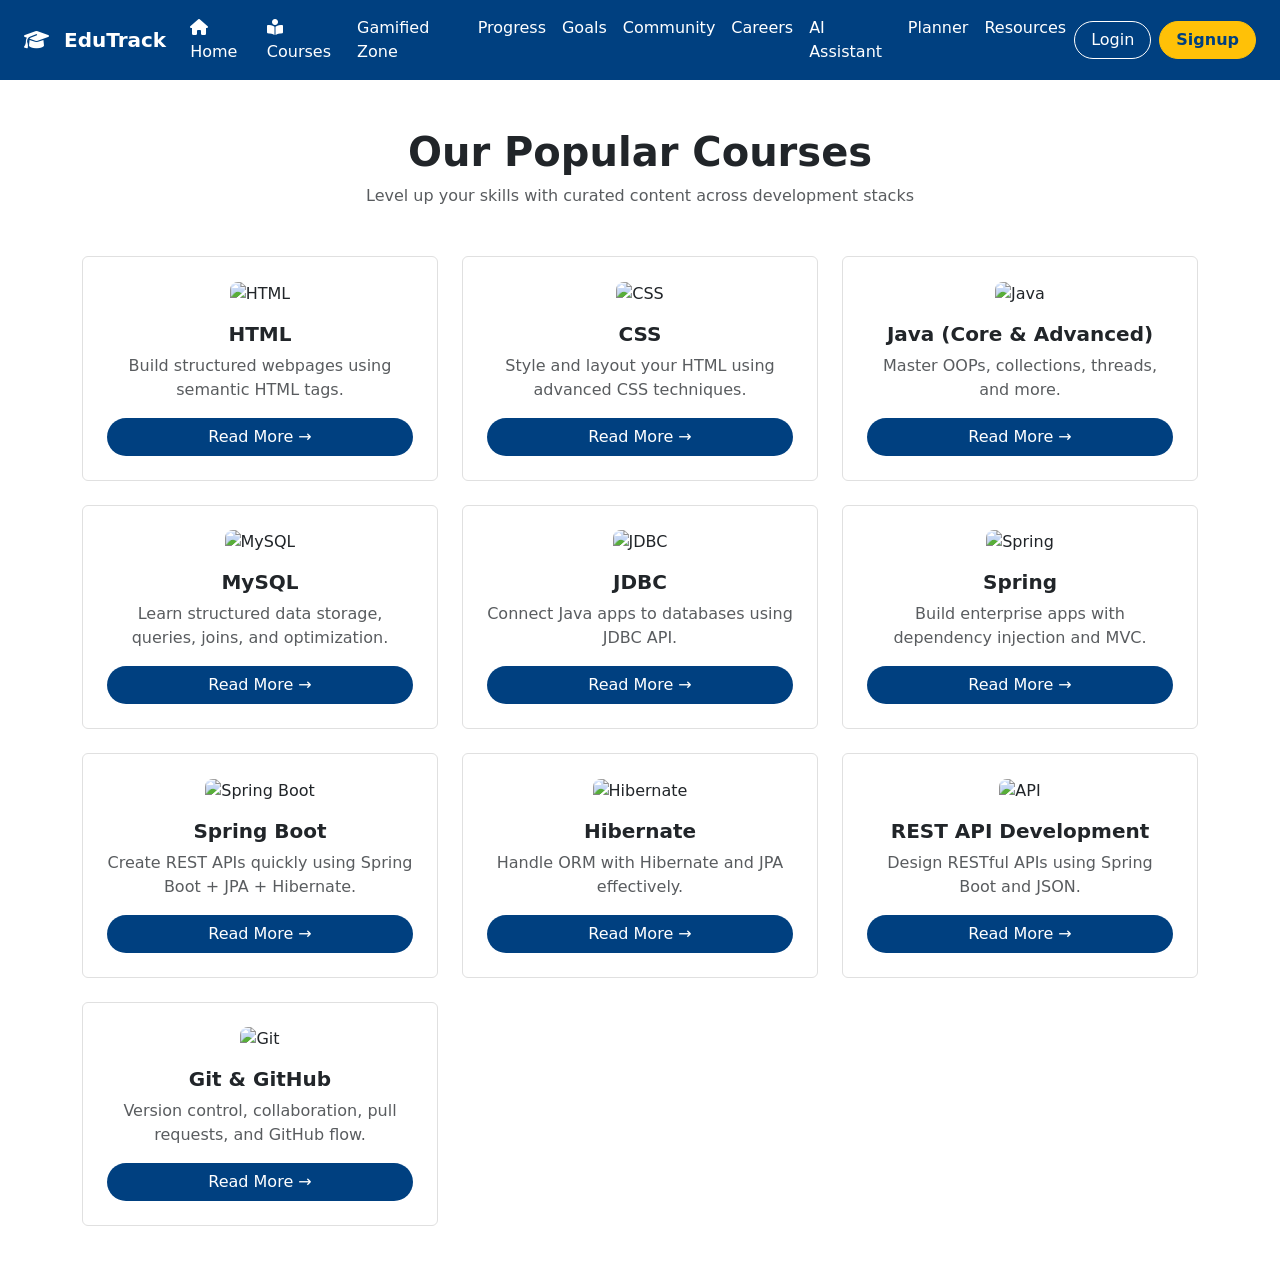
==== src/main/resources/templates/Courses.html @ ea20f62c "update  the index page" ====
<!DOCTYPE html>
<html lang="en" xmlns:th="http://www.thymeleaf.org">
<head>
  <meta charset="UTF-8">
  <title>Courses - EduTrack</title>
  <meta name="viewport" content="width=device-width, initial-scale=1">

  <!-- Bootstrap CSS -->
  <link href="https://cdn.jsdelivr.net/npm/bootstrap@5.3.2/dist/css/bootstrap.min.css" rel="stylesheet">

  <!-- Font Awesome -->
  <link href="https://cdnjs.cloudflare.com/ajax/libs/font-awesome/6.4.0/css/all.min.css" rel="stylesheet">

  <!-- Custom CSS -->
  <link rel="stylesheet" th:href="@{/Courses.css}" />

  <style>
    .navbar-custom {
      background-color: #004080;
    }

    .navbar-custom .nav-link,
    .navbar-custom .navbar-brand {
      color: white;
      font-weight: 500;
    }

    .navbar-custom .nav-link:hover {
      color: #ffcc00;
    }

    .auth-buttons .btn-outline-light {
      border: 1px solid white;
      color: white;
      margin-right: 10px;
    }

    .auth-buttons .btn-outline-light:hover {
      background-color: white;
      color: #004080;
    }

    .auth-buttons .btn-warning {
      font-weight: bold;
      color: #004080;
    }

    .course-icon img {
      width: 60px;
      height: 60px;
      object-fit: contain;
      border-radius: 8px;
    }

    .btn-readmore {
      background-color: #004080;
      color: white;
    }

    .btn-readmore:hover {
      background-color: #ffcc00;
      color: #004080;
    }

    .course-card {
      border: 1px solid #e0e0e0;
      transition: transform 0.2s ease;
    }

    .course-card:hover {
      transform: translateY(-5px);
      box-shadow: 0 4px 20px rgba(0,0,0,0.1);
    }
  </style>
</head>

<body>

  <!-- ✅ Navbar -->
  <nav class="navbar navbar-expand-lg navbar-custom px-4">
    <a class="navbar-brand fw-bold fs-5" href="">
      <i class="fa fa-graduation-cap me-2"></i> EduTrack
    </a>
    <button class="navbar-toggler text-white" type="button" data-bs-toggle="collapse" data-bs-target="#navbarNav">
      <span class="navbar-toggler-icon bg-light"></span>
    </button>
    <div class="collapse navbar-collapse" id="navbarNav">
      <ul class="navbar-nav me-auto mb-2 mb-lg-0">
        <li class="nav-item"><a class="nav-link" href="/"><i class="fa fa-home me-1"></i>Home</a></li>
        <li class="nav-item"><a class="nav-link" href="/Courses"><i class="fa-solid fa-book-open-reader me-1"></i>Courses</a></li>
        <li class="nav-item"><a class="nav-link" href="/Courses.html">Gamified Zone</a></li>
        <li class="nav-item"><a class="nav-link" th:href="@{/progress}">Progress</a></li>
        <li class="nav-item"><a class="nav-link" href="/splicot">Goals</a></li>
        <li class="nav-item"><a class="nav-link" href="/event">Community</a></li>
        <li class="nav-item"><a class="nav-link" href="/splicot">Careers</a></li>
        <li class="nav-item"><a class="nav-link" href="/event">AI Assistant</a></li>
        <li class="nav-item"><a class="nav-link" href="/splicot">Planner</a></li>
        <li class="nav-item"><a class="nav-link" href="/event">Resources</a></li>
      </ul>
      <div class="d-flex auth-buttons">
        <a href="/login" class="btn btn-outline-light rounded-pill px-3 me-2">Login</a>
        <a href="/register" class="btn btn-warning rounded-pill px-3">Signup</a>
      </div>
    </div>
  </nav>

  <!-- ✅ Courses Section -->
  <div class="container py-5">
    <div class="text-center mb-5">
      <h1 class="fw-bold">Our Popular Courses</h1>
      <p class="text-muted">Level up your skills with curated content across development stacks</p>
    </div>

    <div class="row g-4">
      <!-- HTML -->
      <div class="col-md-6 col-lg-4">
        <div class="card course-card p-4 text-center">
          <div class="course-icon mb-3">
            <img src="/image/html_img.jpg" alt="HTML">
          </div>
          <h5 class="card-title fw-bold">HTML</h5>
          <p class="card-text text-muted">Build structured webpages using semantic HTML tags.</p>
          <a th:href="@{/courses/html}" class="btn btn-readmore rounded-pill px-4">Read More →</a>
        </div>
      </div>

      <!-- CSS -->
      <div class="col-md-6 col-lg-4">
        <div class="card course-card p-4 text-center">
          <div class="course-icon mb-3">
            <img src="/image/css_img.jpg" alt="CSS">
          </div>
          <h5 class="card-title fw-bold">CSS</h5>
          <p class="card-text text-muted">Style and layout your HTML using advanced CSS techniques.</p>
          <a th:href="@{/courses/css}" class="btn btn-readmore rounded-pill px-4">Read More →</a>
        </div>
      </div>

      <!-- Java -->
      <div class="col-md-6 col-lg-4">
        <div class="card course-card p-4 text-center">
          <div class="course-icon mb-3">
            <img src="/images/java.png" alt="Java">
          </div>
          <h5 class="card-title fw-bold">Java (Core & Advanced)</h5>
          <p class="card-text text-muted">Master OOPs, collections, threads, and more.</p>
          <a th:href="@{/courses/java}" class="btn btn-readmore rounded-pill px-4">Read More →</a>
        </div>
      </div>

      <!-- MySQL -->
      <div class="col-md-6 col-lg-4">
        <div class="card course-card p-4 text-center">
          <div class="course-icon mb-3">
            <img src="/images/mysql.png" alt="MySQL">
          </div>
          <h5 class="card-title fw-bold">MySQL</h5>
          <p class="card-text text-muted">Learn structured data storage, queries, joins, and optimization.</p>
          <a th:href="@{/courses/mysql}" class="btn btn-readmore rounded-pill px-4">Read More →</a>
        </div>
      </div>

      <!-- JDBC -->
      <div class="col-md-6 col-lg-4">
        <div class="card course-card p-4 text-center">
          <div class="course-icon mb-3">
            <img src="/images/jdbc.png" alt="JDBC">
          </div>
          <h5 class="card-title fw-bold">JDBC</h5>
          <p class="card-text text-muted">Connect Java apps to databases using JDBC API.</p>
          <a th:href="@{/courses/jdbc}" class="btn btn-readmore rounded-pill px-4">Read More →</a>
        </div>
      </div>

      <!-- Spring -->
      <div class="col-md-6 col-lg-4">
        <div class="card course-card p-4 text-center">
          <div class="course-icon mb-3">
            <img src="/images/spring.png" alt="Spring">
          </div>
          <h5 class="card-title fw-bold">Spring</h5>
          <p class="card-text text-muted">Build enterprise apps with dependency injection and MVC.</p>
          <a th:href="@{/courses/spring}" class="btn btn-readmore rounded-pill px-4">Read More →</a>
        </div>
      </div>

      <!-- Spring Boot -->
      <div class="col-md-6 col-lg-4">
        <div class="card course-card p-4 text-center">
          <div class="course-icon mb-3">
            <img src="/images/springboot.png" alt="Spring Boot">
          </div>
          <h5 class="card-title fw-bold">Spring Boot</h5>
          <p class="card-text text-muted">Create REST APIs quickly using Spring Boot + JPA + Hibernate.</p>
          <a th:href="@{/courses/springboot}" class="btn btn-readmore rounded-pill px-4">Read More →</a>
        </div>
      </div>

      <!-- Hibernate -->
      <div class="col-md-6 col-lg-4">
        <div class="card course-card p-4 text-center">
          <div class="course-icon mb-3">
            <img src="/images/hibernate.png" alt="Hibernate">
          </div>
          <h5 class="card-title fw-bold">Hibernate</h5>
          <p class="card-text text-muted">Handle ORM with Hibernate and JPA effectively.</p>
          <a th:href="@{/courses/hibernate}" class="btn btn-readmore rounded-pill px-4">Read More →</a>
        </div>
      </div>

      <!-- REST API -->
      <div class="col-md-6 col-lg-4">
        <div class="card course-card p-4 text-center">
          <div class="course-icon mb-3">
            <img src="/images/api.png" alt="API">
          </div>
          <h5 class="card-title fw-bold">REST API Development</h5>
          <p class="card-text text-muted">Design RESTful APIs using Spring Boot and JSON.</p>
          <a th:href="@{/courses/restapi}" class="btn btn-readmore rounded-pill px-4">Read More →</a>
        </div>
      </div>

      <!-- GitBase -->
      <div class="col-md-6 col-lg-4">
        <div class="card course-card p-4 text-center">
          <div class="course-icon mb-3">
            <img src="/images/github.png" alt="Git">
          </div>
          <h5 class="card-title fw-bold">Git & GitHub</h5>
          <p class="card-text text-muted">Version control, collaboration, pull requests, and GitHub flow.</p>
          <a th:href="@{/courses/command}" class="btn btn-readmore rounded-pill px-4">Read More →</a>
        </div>
      </div>
    </div>
  </div>

  <!-- Bootstrap JS -->
  <script src="https://cdn.jsdelivr.net/npm/bootstrap@5.3.2/dist/js/bootstrap.bundle.min.js"></script>
</body>
</html>
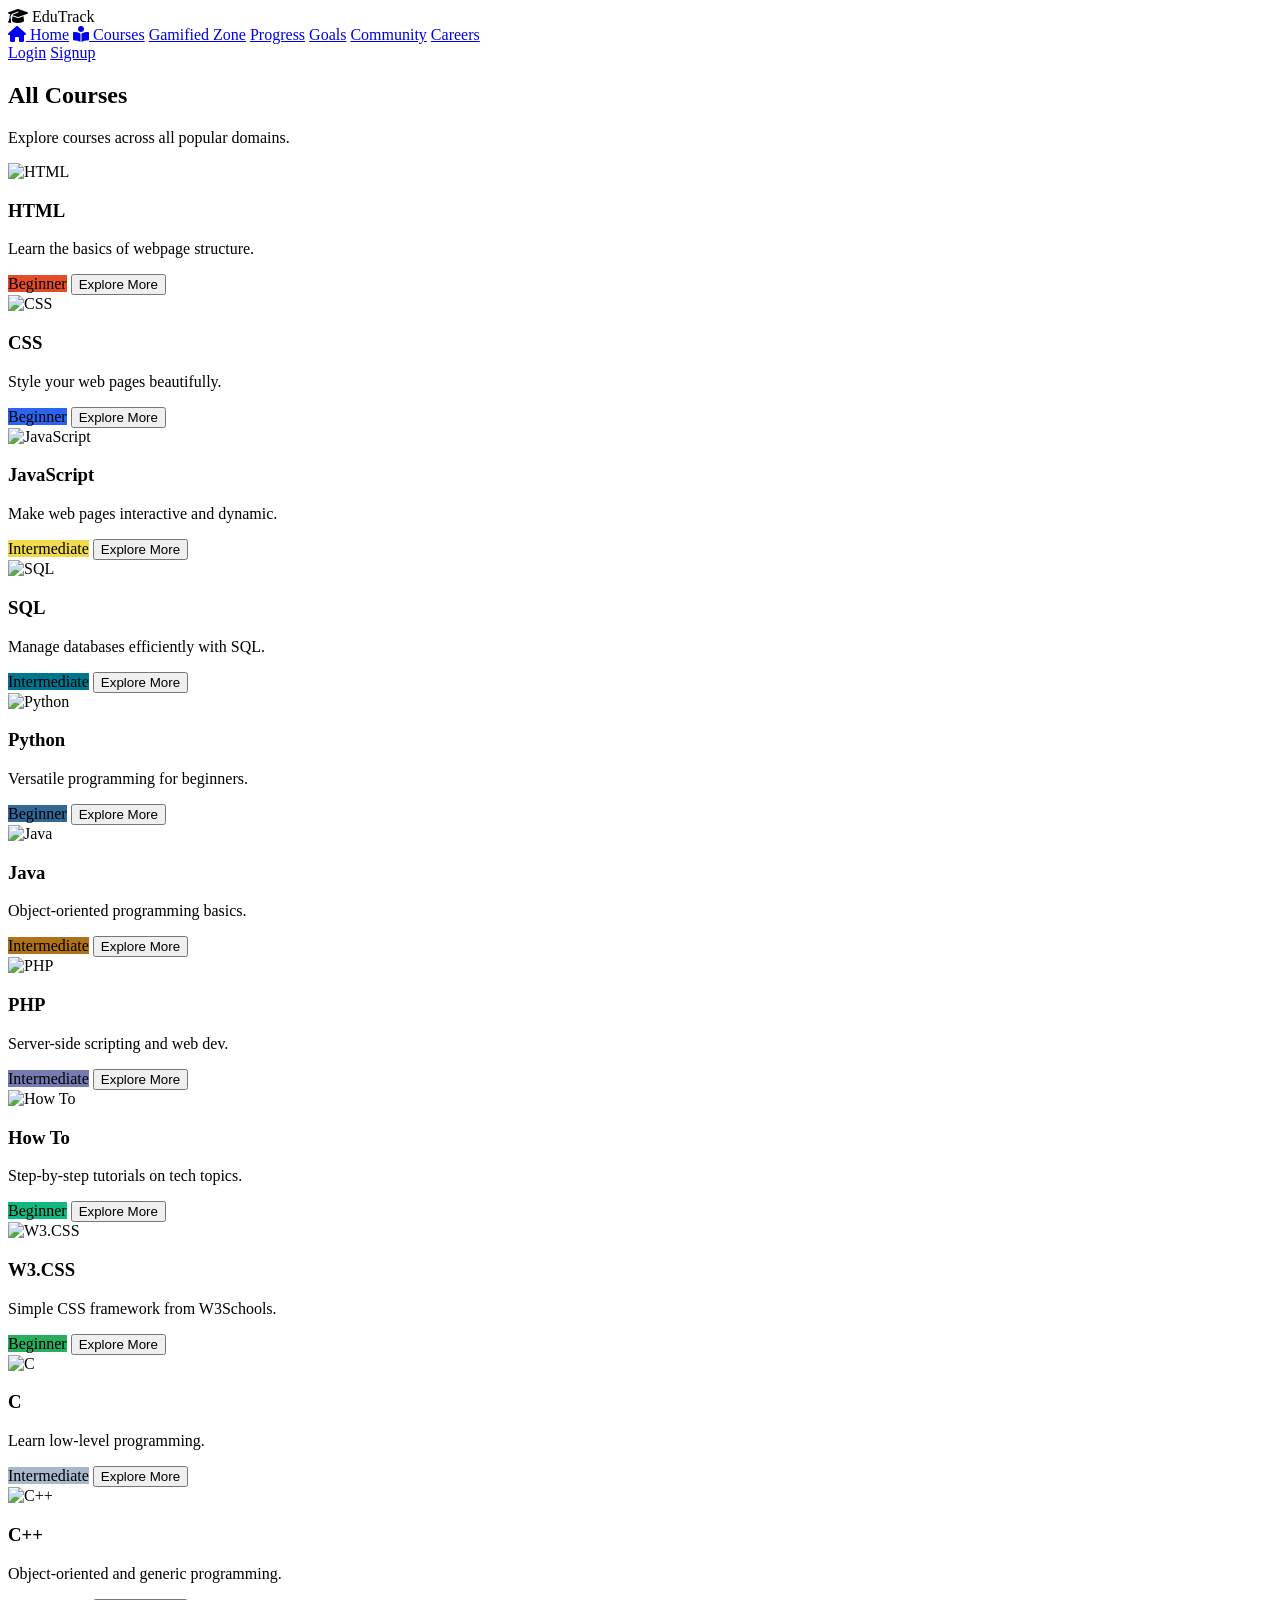
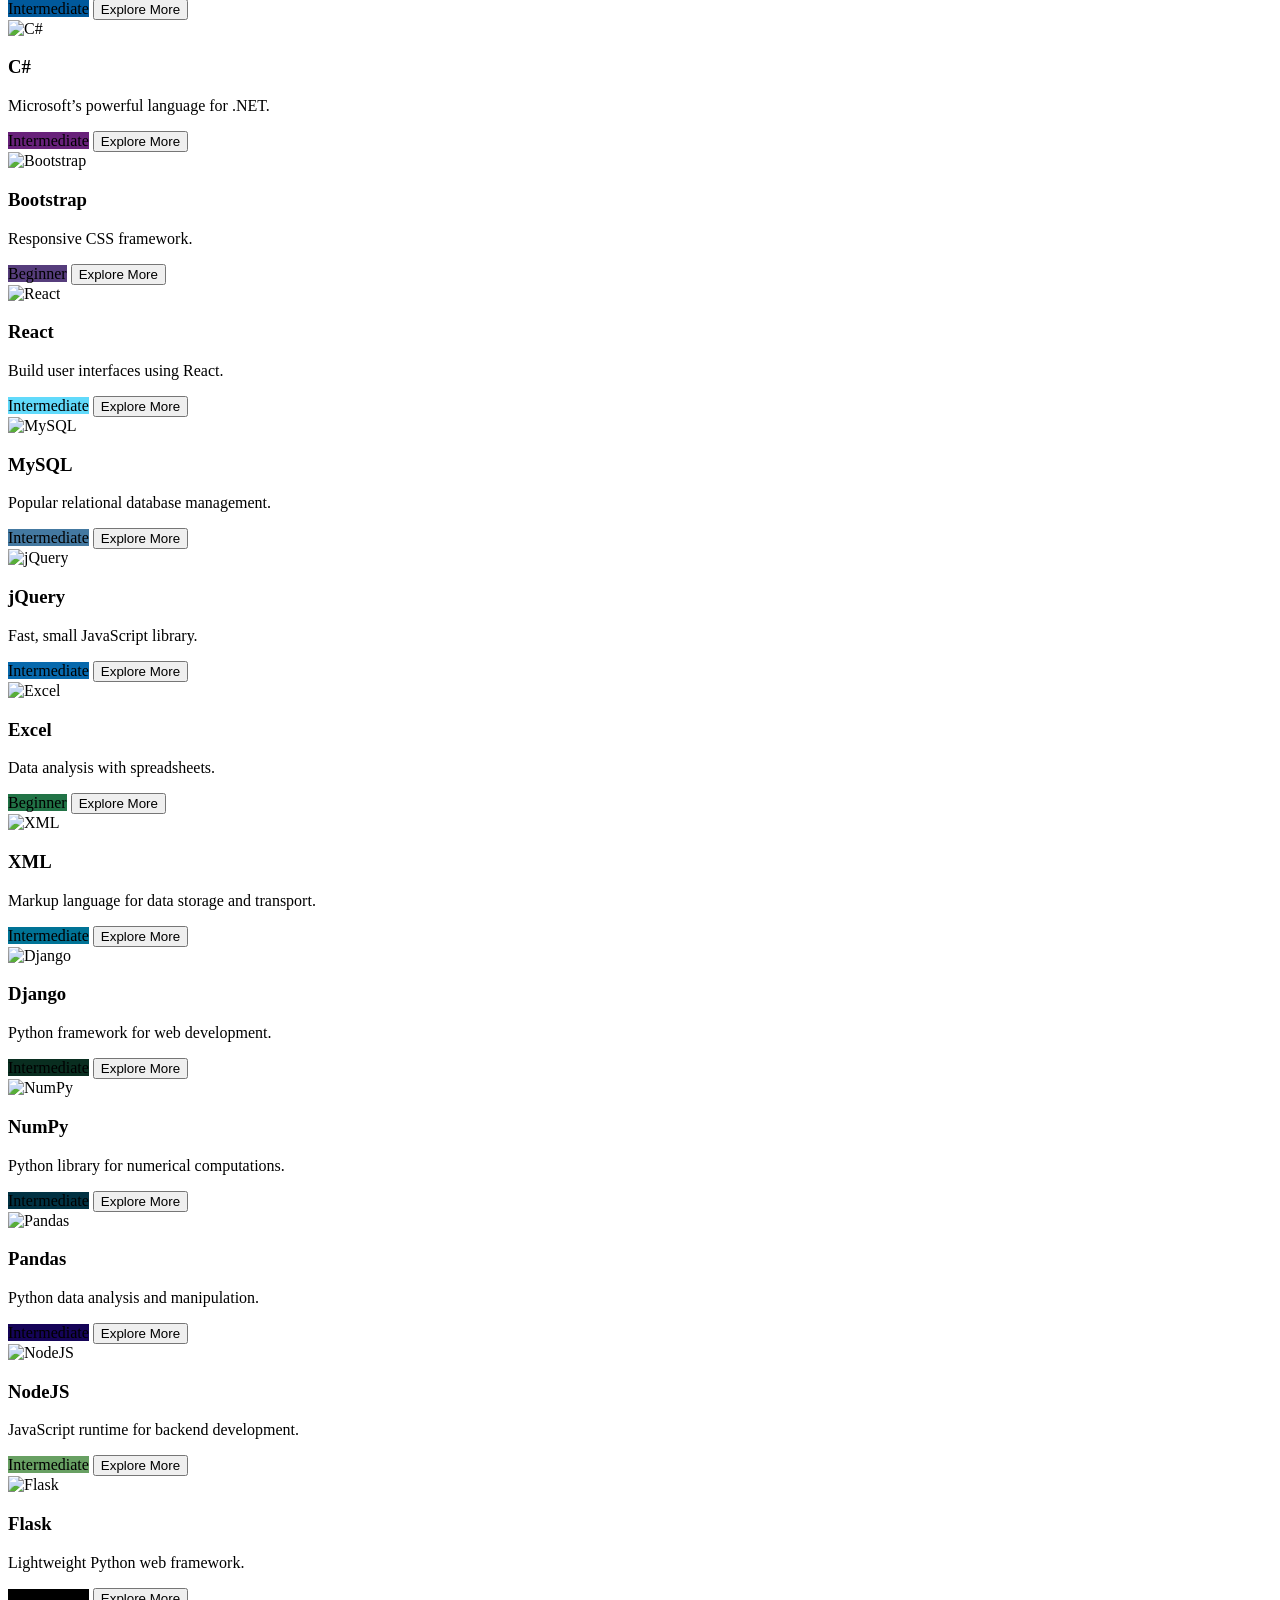
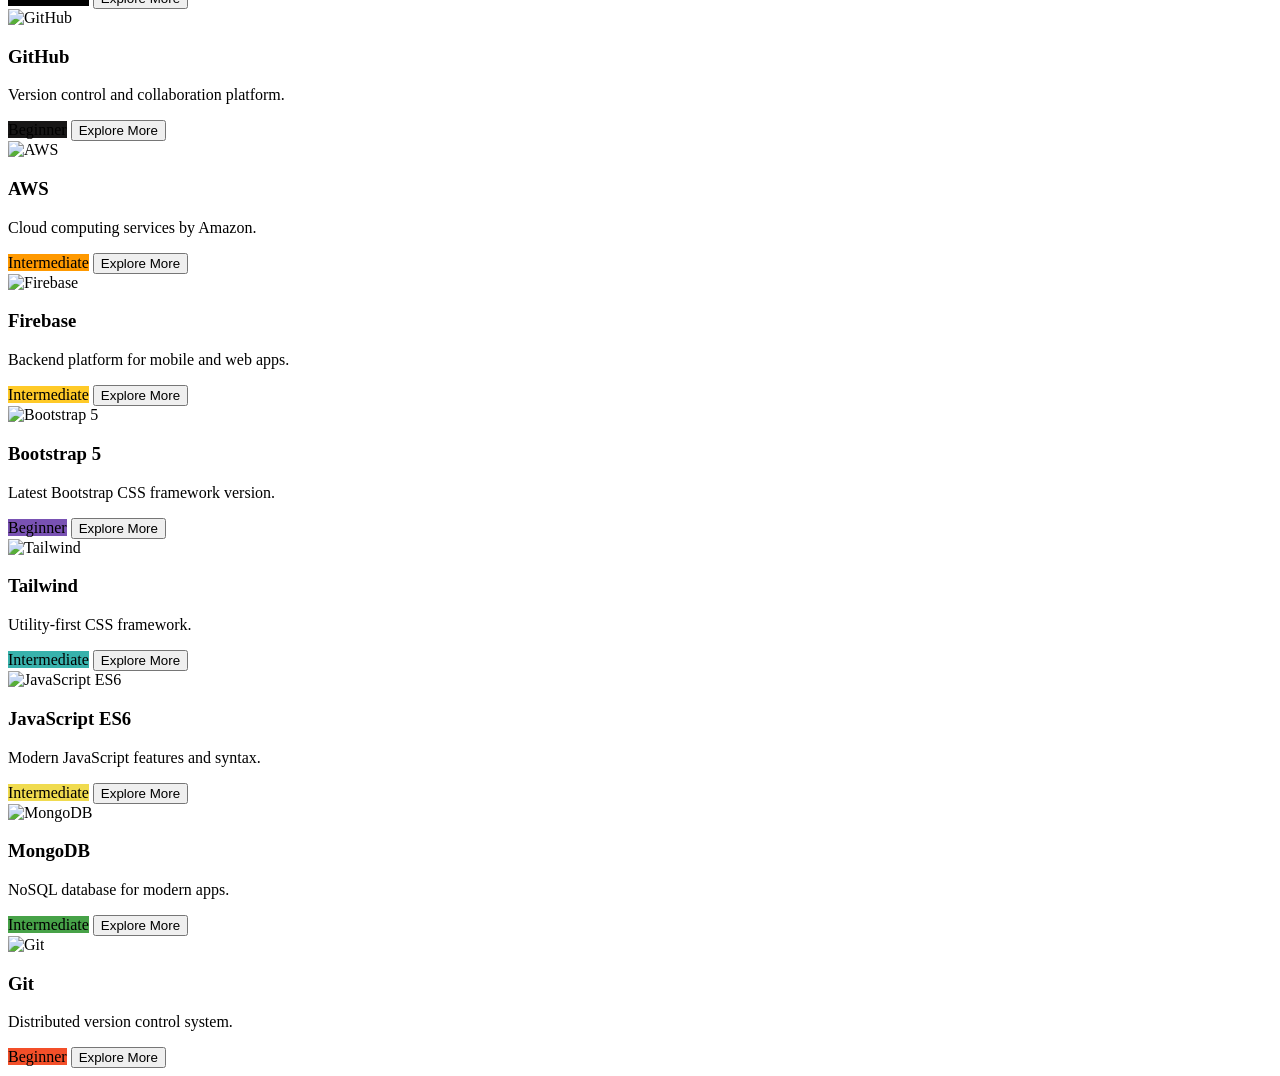
==== commit 317108fa: "courses updated" ====
--- a/src/main/resources/templates/Courses.html
+++ b/src/main/resources/templates/Courses.html
@@ -1,240 +1,342 @@
 <!DOCTYPE html>
-<html lang="en" xmlns:th="http://www.thymeleaf.org">
+<html lang="en">
 <head>
-  <meta charset="UTF-8">
-  <title>Courses - EduTrack</title>
-  <meta name="viewport" content="width=device-width, initial-scale=1">
-
-  <!-- Bootstrap CSS -->
-  <link href="https://cdn.jsdelivr.net/npm/bootstrap@5.3.2/dist/css/bootstrap.min.css" rel="stylesheet">
+  <meta charset="UTF-8" />
+  <meta name="viewport" content="width=device-width, initial-scale=1" />
+  <title>EduTrack AI</title>
+
+  <!-- External CSS -->
+  <link rel="stylesheet" href="style.css" />
+  <link rel="stylesheet" href="Courses.css" />
+
+  <!-- Google Fonts -->
+  <link
+    href="https://fonts.googleapis.com/css2?family=Inter:wght@400;600;700&display=swap"
+    rel="stylesheet"
+  />
 
   <!-- Font Awesome -->
-  <link href="https://cdnjs.cloudflare.com/ajax/libs/font-awesome/6.4.0/css/all.min.css" rel="stylesheet">
-
-  <!-- Custom CSS -->
-  <link rel="stylesheet" th:href="@{/Courses.css}" />
-
-  <style>
-    .navbar-custom {
-      background-color: #004080;
-    }
-
-    .navbar-custom .nav-link,
-    .navbar-custom .navbar-brand {
-      color: white;
-      font-weight: 500;
-    }
-
-    .navbar-custom .nav-link:hover {
-      color: #ffcc00;
-    }
-
-    .auth-buttons .btn-outline-light {
-      border: 1px solid white;
-      color: white;
-      margin-right: 10px;
-    }
-
-    .auth-buttons .btn-outline-light:hover {
-      background-color: white;
-      color: #004080;
-    }
-
-    .auth-buttons .btn-warning {
-      font-weight: bold;
-      color: #004080;
-    }
-
-    .course-icon img {
-      width: 60px;
-      height: 60px;
-      object-fit: contain;
-      border-radius: 8px;
-    }
-
-    .btn-readmore {
-      background-color: #004080;
-      color: white;
-    }
-
-    .btn-readmore:hover {
-      background-color: #ffcc00;
-      color: #004080;
-    }
-
-    .course-card {
-      border: 1px solid #e0e0e0;
-      transition: transform 0.2s ease;
-    }
-
-    .course-card:hover {
-      transform: translateY(-5px);
-      box-shadow: 0 4px 20px rgba(0,0,0,0.1);
-    }
-  </style>
+  <link
+    rel="stylesheet"
+    href="https://cdnjs.cloudflare.com/ajax/libs/font-awesome/6.7.2/css/all.min.css"
+    integrity="sha512-Evv84Mr4kqVGRNSgIGL/F/aIDqQb7xQ2vcrdIwxfjThSH8CSR7PBEakCr51Ck+w+/U6swU2Im1vVX0SVk9ABhg=="
+    crossorigin="anonymous"
+    referrerpolicy="no-referrer"
+  />
+
 </head>
-
 <body>
-
-  <!-- ✅ Navbar -->
-  <nav class="navbar navbar-expand-lg navbar-custom px-4">
-    <a class="navbar-brand fw-bold fs-5" href="">
-      <i class="fa fa-graduation-cap me-2"></i> EduTrack
-    </a>
-    <button class="navbar-toggler text-white" type="button" data-bs-toggle="collapse" data-bs-target="#navbarNav">
-      <span class="navbar-toggler-icon bg-light"></span>
-    </button>
-    <div class="collapse navbar-collapse" id="navbarNav">
-      <ul class="navbar-nav me-auto mb-2 mb-lg-0">
-        <li class="nav-item"><a class="nav-link" href="/"><i class="fa fa-home me-1"></i>Home</a></li>
-        <li class="nav-item"><a class="nav-link" href="/Courses"><i class="fa-solid fa-book-open-reader me-1"></i>Courses</a></li>
-        <li class="nav-item"><a class="nav-link" href="/Courses.html">Gamified Zone</a></li>
-        <li class="nav-item"><a class="nav-link" th:href="@{/progress}">Progress</a></li>
-        <li class="nav-item"><a class="nav-link" href="/splicot">Goals</a></li>
-        <li class="nav-item"><a class="nav-link" href="/event">Community</a></li>
-        <li class="nav-item"><a class="nav-link" href="/splicot">Careers</a></li>
-        <li class="nav-item"><a class="nav-link" href="/event">AI Assistant</a></li>
-        <li class="nav-item"><a class="nav-link" href="/splicot">Planner</a></li>
-        <li class="nav-item"><a class="nav-link" href="/event">Resources</a></li>
-      </ul>
-      <div class="d-flex auth-buttons">
-        <a href="/login" class="btn btn-outline-light rounded-pill px-3 me-2">Login</a>
-        <a href="/register" class="btn btn-warning rounded-pill px-3">Signup</a>
+  <div class="container">
+    <header class="navbar">
+      <div class="logo">
+        <i class="fa fa-graduation-cap" aria-hidden="true"></i> EduTrack
       </div>
-    </div>
-  </nav>
-
-  <!-- ✅ Courses Section -->
-  <div class="container py-5">
-    <div class="text-center mb-5">
-      <h1 class="fw-bold">Our Popular Courses</h1>
-      <p class="text-muted">Level up your skills with curated content across development stacks</p>
-    </div>
-
-    <div class="row g-4">
-      <!-- HTML -->
-      <div class="col-md-6 col-lg-4">
-        <div class="card course-card p-4 text-center">
-          <div class="course-icon mb-3">
-            <img src="/image/html_img.jpg" alt="HTML">
-          </div>
-          <h5 class="card-title fw-bold">HTML</h5>
-          <p class="card-text text-muted">Build structured webpages using semantic HTML tags.</p>
-          <a th:href="@{/courses/html}" class="btn btn-readmore rounded-pill px-4">Read More →</a>
-        </div>
+      <nav>
+        <a href="/"><i class="fa fa-home" aria-hidden="true"></i> Home</a>
+        <a href="/Courses"><i class="fa-solid fa-book-open-reader"></i> Courses</a>
+        <a href="/Courses.html">Gamified Zone</a>
+        <a href="/event">Progress</a>
+        <a href="/splicot">Goals</a>
+        <a href="/event">Community</a>
+        <a href="/splicot">Careers</a>
+      </nav>
+      <div class="auth-buttons">
+        <a href="/login" class="btn outline">Login</a>
+        <a href="/register" class="btn fill">Signup</a>
       </div>
-
-      <!-- CSS -->
-      <div class="col-md-6 col-lg-4">
-        <div class="card course-card p-4 text-center">
-          <div class="course-icon mb-3">
-            <img src="/image/css_img.jpg" alt="CSS">
-          </div>
-          <h5 class="card-title fw-bold">CSS</h5>
-          <p class="card-text text-muted">Style and layout your HTML using advanced CSS techniques.</p>
-          <a th:href="@{/courses/css}" class="btn btn-readmore rounded-pill px-4">Read More →</a>
-        </div>
-      </div>
-
-      <!-- Java -->
-      <div class="col-md-6 col-lg-4">
-        <div class="card course-card p-4 text-center">
-          <div class="course-icon mb-3">
-            <img src="/images/java.png" alt="Java">
-          </div>
-          <h5 class="card-title fw-bold">Java (Core & Advanced)</h5>
-          <p class="card-text text-muted">Master OOPs, collections, threads, and more.</p>
-          <a th:href="@{/courses/java}" class="btn btn-readmore rounded-pill px-4">Read More →</a>
-        </div>
-      </div>
-
-      <!-- MySQL -->
-      <div class="col-md-6 col-lg-4">
-        <div class="card course-card p-4 text-center">
-          <div class="course-icon mb-3">
-            <img src="/images/mysql.png" alt="MySQL">
-          </div>
-          <h5 class="card-title fw-bold">MySQL</h5>
-          <p class="card-text text-muted">Learn structured data storage, queries, joins, and optimization.</p>
-          <a th:href="@{/courses/mysql}" class="btn btn-readmore rounded-pill px-4">Read More →</a>
-        </div>
-      </div>
-
-      <!-- JDBC -->
-      <div class="col-md-6 col-lg-4">
-        <div class="card course-card p-4 text-center">
-          <div class="course-icon mb-3">
-            <img src="/images/jdbc.png" alt="JDBC">
-          </div>
-          <h5 class="card-title fw-bold">JDBC</h5>
-          <p class="card-text text-muted">Connect Java apps to databases using JDBC API.</p>
-          <a th:href="@{/courses/jdbc}" class="btn btn-readmore rounded-pill px-4">Read More →</a>
-        </div>
-      </div>
-
-      <!-- Spring -->
-      <div class="col-md-6 col-lg-4">
-        <div class="card course-card p-4 text-center">
-          <div class="course-icon mb-3">
-            <img src="/images/spring.png" alt="Spring">
-          </div>
-          <h5 class="card-title fw-bold">Spring</h5>
-          <p class="card-text text-muted">Build enterprise apps with dependency injection and MVC.</p>
-          <a th:href="@{/courses/spring}" class="btn btn-readmore rounded-pill px-4">Read More →</a>
-        </div>
-      </div>
-
-      <!-- Spring Boot -->
-      <div class="col-md-6 col-lg-4">
-        <div class="card course-card p-4 text-center">
-          <div class="course-icon mb-3">
-            <img src="/images/springboot.png" alt="Spring Boot">
-          </div>
-          <h5 class="card-title fw-bold">Spring Boot</h5>
-          <p class="card-text text-muted">Create REST APIs quickly using Spring Boot + JPA + Hibernate.</p>
-          <a th:href="@{/courses/springboot}" class="btn btn-readmore rounded-pill px-4">Read More →</a>
-        </div>
-      </div>
-
-      <!-- Hibernate -->
-      <div class="col-md-6 col-lg-4">
-        <div class="card course-card p-4 text-center">
-          <div class="course-icon mb-3">
-            <img src="/images/hibernate.png" alt="Hibernate">
-          </div>
-          <h5 class="card-title fw-bold">Hibernate</h5>
-          <p class="card-text text-muted">Handle ORM with Hibernate and JPA effectively.</p>
-          <a th:href="@{/courses/hibernate}" class="btn btn-readmore rounded-pill px-4">Read More →</a>
-        </div>
-      </div>
-
-      <!-- REST API -->
-      <div class="col-md-6 col-lg-4">
-        <div class="card course-card p-4 text-center">
-          <div class="course-icon mb-3">
-            <img src="/images/api.png" alt="API">
-          </div>
-          <h5 class="card-title fw-bold">REST API Development</h5>
-          <p class="card-text text-muted">Design RESTful APIs using Spring Boot and JSON.</p>
-          <a th:href="@{/courses/restapi}" class="btn btn-readmore rounded-pill px-4">Read More →</a>
-        </div>
-      </div>
-
-      <!-- GitBase -->
-      <div class="col-md-6 col-lg-4">
-        <div class="card course-card p-4 text-center">
-          <div class="course-icon mb-3">
-            <img src="/images/github.png" alt="Git">
-          </div>
-          <h5 class="card-title fw-bold">Git & GitHub</h5>
-          <p class="card-text text-muted">Version control, collaboration, pull requests, and GitHub flow.</p>
-          <a th:href="@{/courses/command}" class="btn btn-readmore rounded-pill px-4">Read More →</a>
-        </div>
-      </div>
-    </div>
+    </header>
+
+	
+	<section class="course-section">
+	  <div class="course-container">
+	    <h2 class="section-title">All Courses</h2>
+	    <p class="section-subtitle">Explore courses across all popular domains.</p>
+
+	    <div class="course-grid">
+	      <!-- HTML -->
+	      <div class="course-card">
+	        <div class="card-icon"><img src="icons/html.svg" alt="HTML" /></div>
+	        <h3>HTML</h3>
+	        <p>Learn the basics of webpage structure.</p>
+	        <span class="badge" style="background:#e34c26;">Beginner</span>
+			<a href="/html.html">
+			  <button class="explore-btn">Explore More</button>
+			</a>
+	      </div>
+
+	      <!-- CSS -->
+	      <div class="course-card">
+	        <div class="card-icon"><img src="icons/css.svg" alt="CSS" /></div>
+	        <h3>CSS</h3>
+	        <p>Style your web pages beautifully.</p>
+	        <span class="badge" style="background:#2965f1;">Beginner</span>
+	        <button class="explore-btn">Explore More</button>
+	      </div>
+
+	      <!-- JavaScript -->
+	      <div class="course-card">
+	        <div class="card-icon"><img src="icons/js.svg" alt="JavaScript" /></div>
+	        <h3>JavaScript</h3>
+	        <p>Make web pages interactive and dynamic.</p>
+	        <span class="badge" style="background:#f0db4f;color:#000;">Intermediate</span>
+	        <button class="explore-btn">Explore More</button>
+	      </div>
+
+	      <!-- SQL -->
+	      <div class="course-card">
+	        <div class="card-icon"><img src="icons/sql.svg" alt="SQL" /></div>
+	        <h3>SQL</h3>
+	        <p>Manage databases efficiently with SQL.</p>
+	        <span class="badge" style="background:#00758f;">Intermediate</span>
+	        <button class="explore-btn">Explore More</button>
+	      </div>
+
+	      <!-- Python -->
+	      <div class="course-card">
+	        <div class="card-icon"><img src="icons/python.svg" alt="Python" /></div>
+	        <h3>Python</h3>
+	        <p>Versatile programming for beginners.</p>
+	        <span class="badge" style="background:#306998;">Beginner</span>
+	        <button class="explore-btn">Explore More</button>
+	      </div>
+
+	      <!-- Java -->
+	      <div class="course-card">
+	        <div class="card-icon"><img src="icons/java.svg" alt="Java" /></div>
+	        <h3>Java</h3>
+	        <p>Object-oriented programming basics.</p>
+	        <span class="badge" style="background:#b07219;">Intermediate</span>
+	        <button class="explore-btn">Explore More</button>
+	      </div>
+
+	      <!-- PHP -->
+	      <div class="course-card">
+	        <div class="card-icon"><img src="icons/php.svg" alt="PHP" /></div>
+	        <h3>PHP</h3>
+	        <p>Server-side scripting and web dev.</p>
+	        <span class="badge" style="background:#777bb3;">Intermediate</span>
+	        <button class="explore-btn">Explore More</button>
+	      </div>
+
+	      <!-- How To -->
+	      <div class="course-card">
+	        <div class="card-icon"><img src="icons/howto.svg" alt="How To" /></div>
+	        <h3>How To</h3>
+	        <p>Step-by-step tutorials on tech topics.</p>
+	        <span class="badge" style="background:#10b981;">Beginner</span>
+	        <button class="explore-btn">Explore More</button>
+	      </div>
+
+	      <!-- W3.CSS -->
+	      <div class="course-card">
+	        <div class="card-icon"><img src="icons/w3css.svg" alt="W3.CSS" /></div>
+	        <h3>W3.CSS</h3>
+	        <p>Simple CSS framework from W3Schools.</p>
+	        <span class="badge" style="background:#27ae60;">Beginner</span>
+	        <button class="explore-btn">Explore More</button>
+	      </div>
+
+	      <!-- C -->
+	      <div class="course-card">
+	        <div class="card-icon"><img src="icons/c.svg" alt="C" /></div>
+	        <h3>C</h3>
+	        <p>Learn low-level programming.</p>
+	        <span class="badge" style="background:#a8b9cc;">Intermediate</span>
+	        <button class="explore-btn">Explore More</button>
+	      </div>
+
+	      <!-- C++ -->
+	      <div class="course-card">
+	        <div class="card-icon"><img src="icons/cpp.svg" alt="C++" /></div>
+	        <h3>C++</h3>
+	        <p>Object-oriented and generic programming.</p>
+	        <span class="badge" style="background:#00599c;">Intermediate</span>
+	        <button class="explore-btn">Explore More</button>
+	      </div>
+
+	      <!-- C# -->
+	      <div class="course-card">
+	        <div class="card-icon"><img src="icons/csharp.svg" alt="C#" /></div>
+	        <h3>C#</h3>
+	        <p>Microsoft’s powerful language for .NET.</p>
+	        <span class="badge" style="background:#68217a;">Intermediate</span>
+	        <button class="explore-btn">Explore More</button>
+	      </div>
+
+	      <!-- Bootstrap -->
+	      <div class="course-card">
+	        <div class="card-icon"><img src="icons/bootstrap.svg" alt="Bootstrap" /></div>
+	        <h3>Bootstrap</h3>
+	        <p>Responsive CSS framework.</p>
+	        <span class="badge" style="background:#563d7c;">Beginner</span>
+	        <button class="explore-btn">Explore More</button>
+	      </div>
+
+	      <!-- React -->
+	      <div class="course-card">
+	        <div class="card-icon"><img src="icons/react.svg" alt="React" /></div>
+	        <h3>React</h3>
+	        <p>Build user interfaces using React.</p>
+	        <span class="badge" style="background:#61dafb;color:#000;">Intermediate</span>
+	        <button class="explore-btn">Explore More</button>
+	      </div>
+
+	      <!-- MySQL -->
+	      <div class="course-card">
+	        <div class="card-icon"><img src="icons/mysql.svg" alt="MySQL" /></div>
+	        <h3>MySQL</h3>
+	        <p>Popular relational database management.</p>
+	        <span class="badge" style="background:#4479a1;">Intermediate</span>
+	        <button class="explore-btn">Explore More</button>
+	      </div>
+
+	      <!-- jQuery -->
+	      <div class="course-card">
+	        <div class="card-icon"><img src="icons/jquery.svg" alt="jQuery" /></div>
+	        <h3>jQuery</h3>
+	        <p>Fast, small JavaScript library.</p>
+	        <span class="badge" style="background:#0769ad;">Intermediate</span>
+	        <button class="explore-btn">Explore More</button>
+	      </div>
+
+	      <!-- Excel -->
+	      <div class="course-card">
+	        <div class="card-icon"><img src="icons/excel.svg" alt="Excel" /></div>
+	        <h3>Excel</h3>
+	        <p>Data analysis with spreadsheets.</p>
+	        <span class="badge" style="background:#217346;">Beginner</span>
+	        <button class="explore-btn">Explore More</button>
+	      </div>
+
+	      <!-- XML -->
+	      <div class="course-card">
+	        <div class="card-icon"><img src="icons/xml.svg" alt="XML" /></div>
+	        <h3>XML</h3>
+	        <p>Markup language for data storage and transport.</p>
+	        <span class="badge" style="background:#007396;">Intermediate</span>
+	        <button class="explore-btn">Explore More</button>
+	      </div>
+
+	      <!-- Django -->
+	      <div class="course-card">
+	        <div class="card-icon"><img src="icons/django.svg" alt="Django" /></div>
+	        <h3>Django</h3>
+	        <p>Python framework for web development.</p>
+	        <span class="badge" style="background:#092e20;">Intermediate</span>
+	        <button class="explore-btn">Explore More</button>
+	      </div>
+
+	      <!-- NumPy -->
+	      <div class="course-card">
+	        <div class="card-icon"><img src="icons/numpy.svg" alt="NumPy" /></div>
+	        <h3>NumPy</h3>
+	        <p>Python library for numerical computations.</p>
+	        <span class="badge" style="background:#013243;">Intermediate</span>
+	        <button class="explore-btn">Explore More</button>
+	      </div>
+
+	      <!-- Pandas -->
+	      <div class="course-card">
+	        <div class="card-icon"><img src="icons/pandas.svg" alt="Pandas" /></div>
+	        <h3>Pandas</h3>
+	        <p>Python data analysis and manipulation.</p>
+	        <span class="badge" style="background:#150458;">Intermediate</span>
+	        <button class="explore-btn">Explore More</button>
+	      </div>
+
+	      <!-- NodeJS -->
+	      <div class="course-card">
+	        <div class="card-icon"><img src="icons/nodejs.svg" alt="NodeJS" /></div>
+	        <h3>NodeJS</h3>
+	        <p>JavaScript runtime for backend development.</p>
+	        <span class="badge" style="background:#68a063;">Intermediate</span>
+	        <button class="explore-btn">Explore More</button>
+	      </div>
+
+		    <!-- Flask -->
+		    <div class="course-card">
+		      <div class="card-icon"><img src="icons/flask.svg" alt="Flask" /></div>
+		      <h3>Flask</h3>
+		      <p>Lightweight Python web framework.</p>
+		      <span class="badge" style="background:#000000;">Intermediate</span>
+		      <button class="explore-btn">Explore More</button>
+		    </div>
+
+		    <!-- GitHub -->
+		    <div class="course-card">
+		      <div class="card-icon"><img src="icons/github.svg" alt="GitHub" /></div>
+		      <h3>GitHub</h3>
+		      <p>Version control and collaboration platform.</p>
+		      <span class="badge" style="background:#181717;">Beginner</span>
+		      <button class="explore-btn">Explore More</button>
+		    </div>
+
+		    <!-- AWS -->
+		    <div class="course-card">
+		      <div class="card-icon"><img src="icons/aws.svg" alt="AWS" /></div>
+		      <h3>AWS</h3>
+		      <p>Cloud computing services by Amazon.</p>
+		      <span class="badge" style="background:#ff9900;">Intermediate</span>
+		      <button class="explore-btn">Explore More</button>
+		    </div>
+
+		    <!-- Firebase -->
+		    <div class="course-card">
+		      <div class="card-icon"><img src="icons/firebase.svg" alt="Firebase" /></div>
+		      <h3>Firebase</h3>
+		      <p>Backend platform for mobile and web apps.</p>
+		      <span class="badge" style="background:#ffca28;">Intermediate</span>
+		      <button class="explore-btn">Explore More</button>
+		    </div>
+
+		    <!-- Bootstrap 5 -->
+		    <div class="course-card">
+		      <div class="card-icon"><img src="icons/bootstrap5.svg" alt="Bootstrap 5" /></div>
+		      <h3>Bootstrap 5</h3>
+		      <p>Latest Bootstrap CSS framework version.</p>
+		      <span class="badge" style="background:#7952b3;">Beginner</span>
+		      <button class="explore-btn">Explore More</button>
+		    </div>
+
+		    <!-- Tailwind -->
+		    <div class="course-card">
+		      <div class="card-icon"><img src="icons/tailwind.svg" alt="Tailwind" /></div>
+		      <h3>Tailwind</h3>
+		      <p>Utility-first CSS framework.</p>
+		      <span class="badge" style="background:#38b2ac;">Intermediate</span>
+		      <button class="explore-btn">Explore More</button>
+		    </div>
+
+		    <!-- JavaScript ES6 -->
+		    <div class="course-card">
+		      <div class="card-icon"><img src="icons/js.svg" alt="JavaScript ES6" /></div>
+		      <h3>JavaScript ES6</h3>
+		      <p>Modern JavaScript features and syntax.</p>
+		      <span class="badge" style="background:#f0db4f;color:#000;">Intermediate</span>
+		      <button class="explore-btn">Explore More</button>
+		    </div>
+
+		    <!-- MongoDB -->
+		    <div class="course-card">
+		      <div class="card-icon"><img src="icons/mongodb.svg" alt="MongoDB" /></div>
+		      <h3>MongoDB</h3>
+		      <p>NoSQL database for modern apps.</p>
+		      <span class="badge" style="background:#47a248;">Intermediate</span>
+		      <button class="explore-btn">Explore More</button>
+		    </div>
+
+		    <!-- Git -->
+		    <div class="course-card">
+		      <div class="card-icon"><img src="icons/git.svg" alt="Git" /></div>
+		      <h3>Git</h3>
+		      <p>Distributed version control system.</p>
+		      <span class="badge" style="background:#f34f29;">Beginner</span>
+		      <button class="explore-btn">Explore More</button>
+		    </div>
+		  </div>
+
+    
   </div>
-
-  <!-- Bootstrap JS -->
-  <script src="https://cdn.jsdelivr.net/npm/bootstrap@5.3.2/dist/js/bootstrap.bundle.min.js"></script>
 </body>
+
 </html>
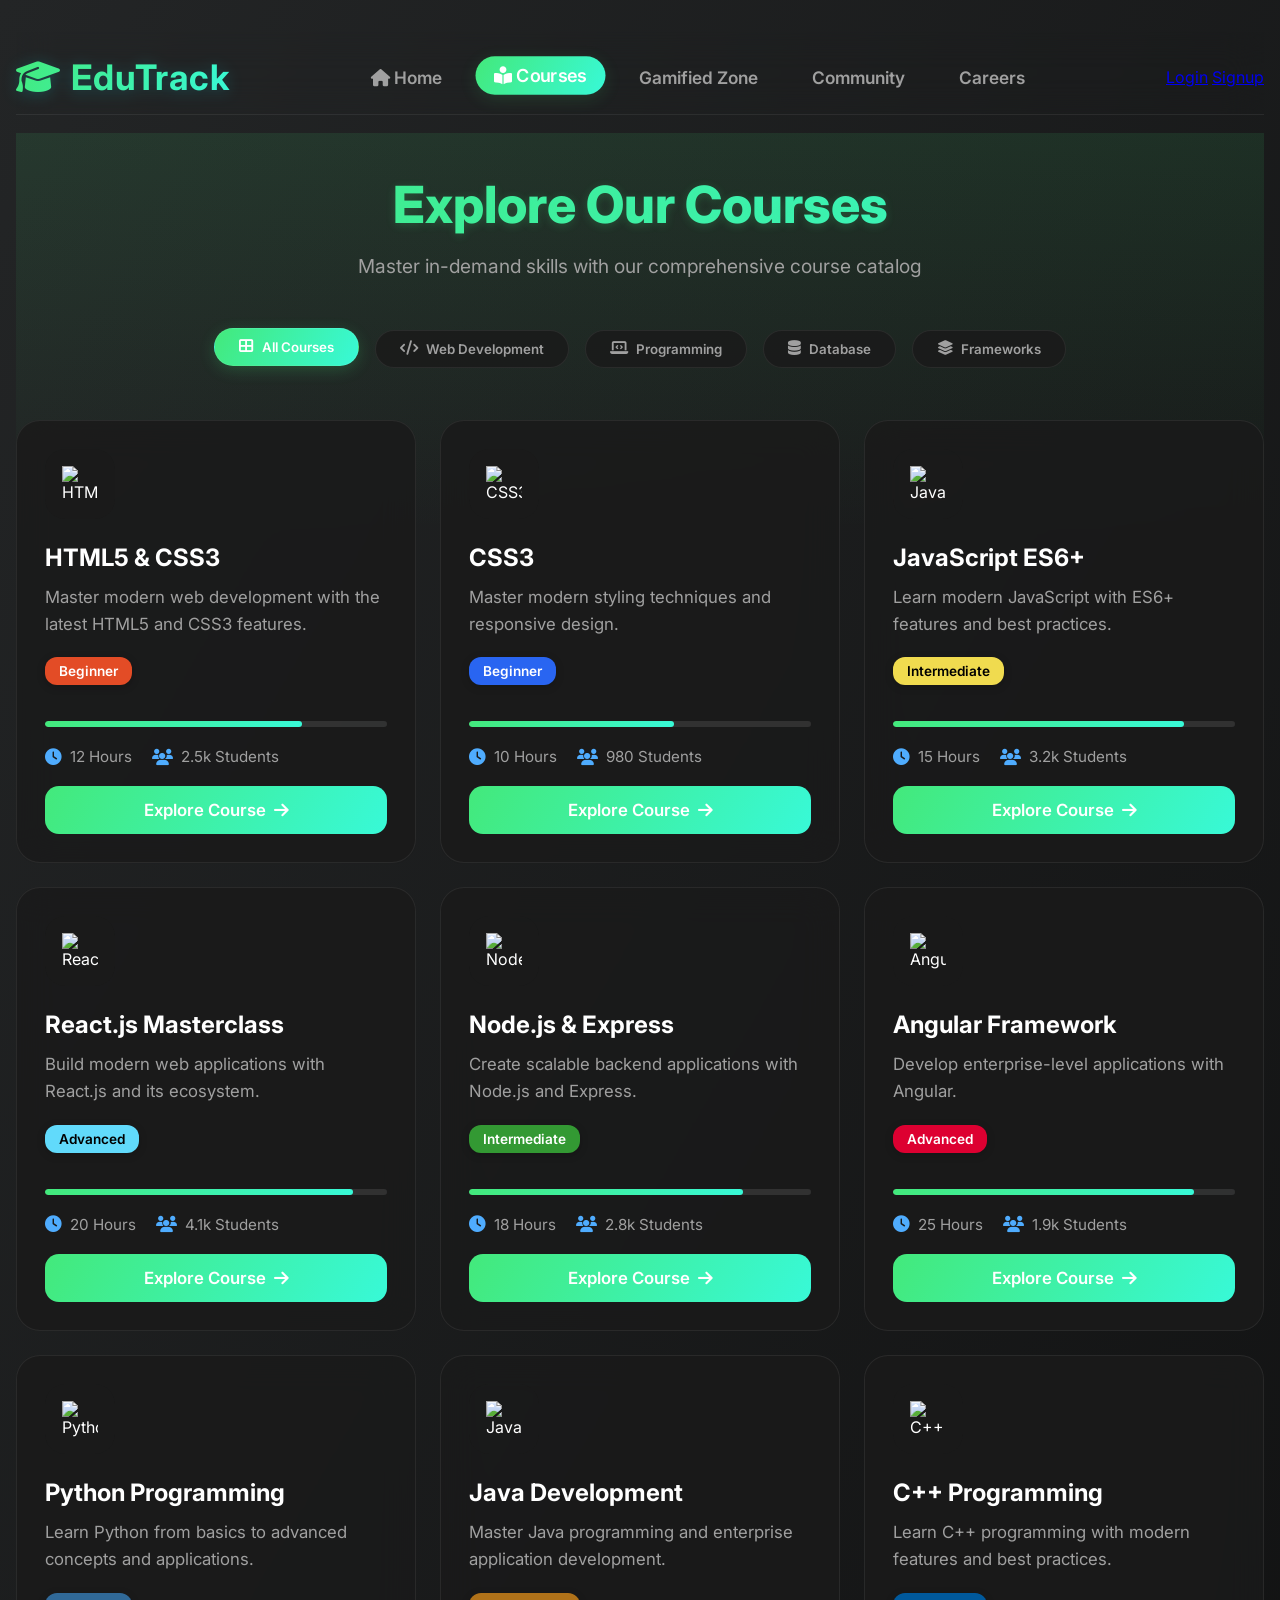
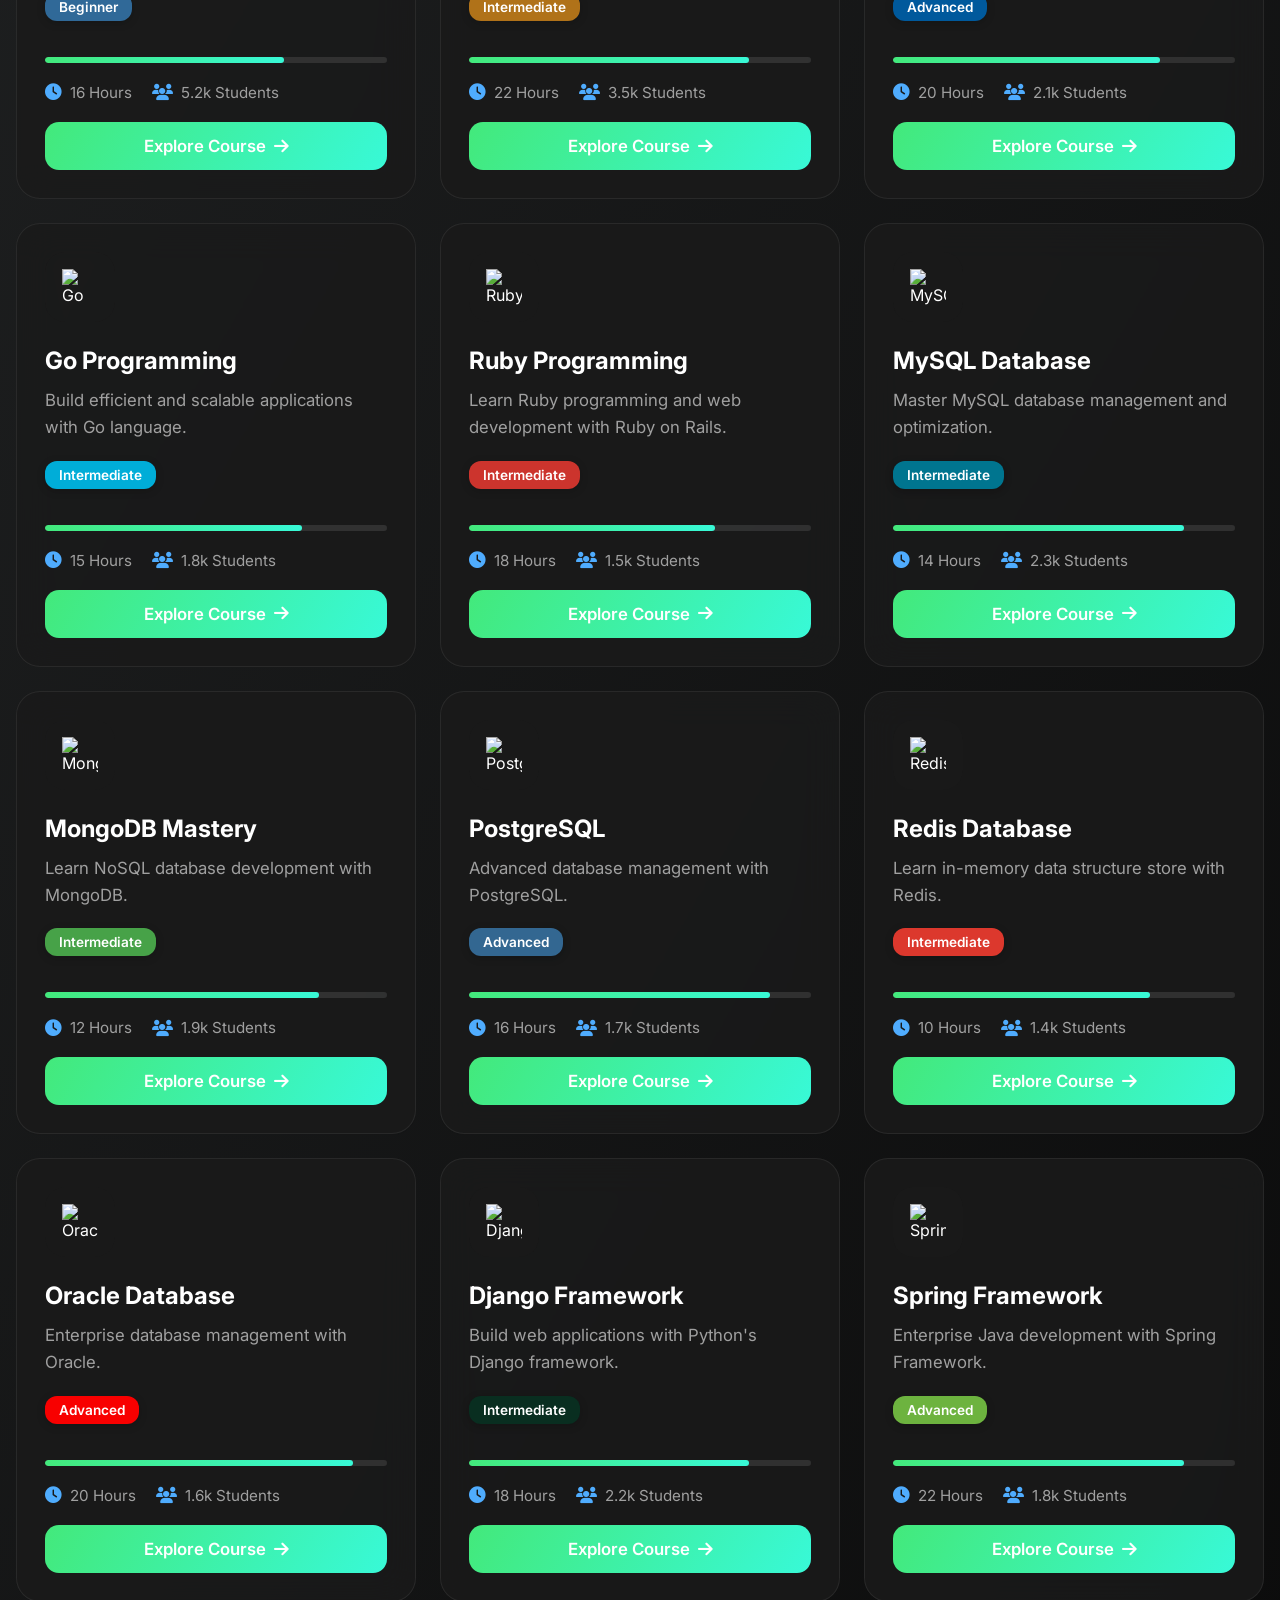
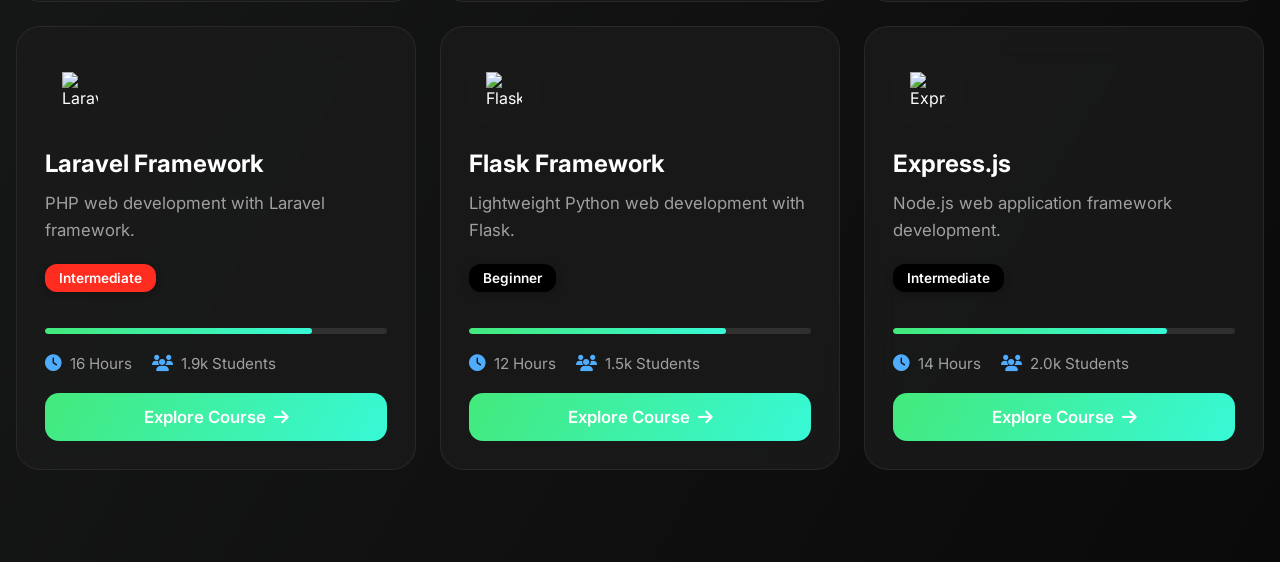
==== commit 6c42afb4: "updated" ====
--- a/src/main/resources/templates/Courses.html
+++ b/src/main/resources/templates/Courses.html
@@ -1,342 +1,938 @@
 <!DOCTYPE html>
-<html lang="en">
+<html lang="en" xmlns:th="www.thymeleaf.org">
 <head>
-  <meta charset="UTF-8" />
-  <meta name="viewport" content="width=device-width, initial-scale=1" />
-  <title>EduTrack AI</title>
-
-  <!-- External CSS -->
-  <link rel="stylesheet" href="style.css" />
-  <link rel="stylesheet" href="Courses.css" />
-
-  <!-- Google Fonts -->
-  <link
-    href="https://fonts.googleapis.com/css2?family=Inter:wght@400;600;700&display=swap"
-    rel="stylesheet"
-  />
-
-  <!-- Font Awesome -->
-  <link
-    rel="stylesheet"
-    href="https://cdnjs.cloudflare.com/ajax/libs/font-awesome/6.7.2/css/all.min.css"
-    integrity="sha512-Evv84Mr4kqVGRNSgIGL/F/aIDqQb7xQ2vcrdIwxfjThSH8CSR7PBEakCr51Ck+w+/U6swU2Im1vVX0SVk9ABhg=="
-    crossorigin="anonymous"
-    referrerpolicy="no-referrer"
-  />
-
+    <meta charset="UTF-8" />
+    <meta name="viewport" content="width=device-width, initial-scale=1" />
+    <title>EduTrack AI</title>
+
+    <!-- Google Fonts -->
+    <link href="https://fonts.googleapis.com/css2?family=Inter:wght@400;600;700&display=swap" rel="stylesheet" />
+
+    <!-- Font Awesome -->
+    <link rel="stylesheet" href="https://cdnjs.cloudflare.com/ajax/libs/font-awesome/6.7.2/css/all.min.css" />
+
+    <!-- External CSS -->
+    <link rel="stylesheet" th:href="@{/style.css}" />
+    <script src="https://cdn.tailwindcss.com"></script>
+
+    <style>
+        :root {
+            --bg-primary: #0a0a0a;
+            --bg-secondary: rgba(20,20,20,0.85);
+            --bg-card: rgba(26,26,26,0.85);
+            --glass: rgba(26,26,26,0.55);
+            --text-primary: #fff;
+            --text-secondary: #a0a0a0;
+            --accent: #00f2fe;
+            --accent2: #4facfe;
+            --accent3: #43e97b;
+            --gradient: linear-gradient(135deg, var(--accent), var(--accent2));
+            --gradient2: linear-gradient(120deg, #43e97b 0%, #38f9d7 100%);
+            --shadow: 0 8px 32px 0 rgba(0,242,254,0.13);
+            --shadow-card: 0 4px 24px rgba(0,242,254,0.10), 0 1.5px 8px rgba(79,172,254,0.08);
+            --transition: all 0.35s cubic-bezier(0.4,0,0.2,1);
+            --blur: 18px;
+        }
+
+        * { 
+            box-sizing: border-box; 
+            margin: 0; 
+            padding: 0; 
+            font-family: 'Inter', sans-serif; 
+        }
+
+        body {
+            background: linear-gradient(120deg, #232526 0%, #0a0a0a 100%);
+            color: var(--text-primary);
+            min-height: 100vh;
+            overflow-x: hidden;
+        }
+
+        .container {
+            max-width: 1400px;
+            margin: 0 auto;
+            padding: 32px 16px;
+        }
+
+        /* Navbar Styles */
+        .navbar {
+            display: flex;
+            align-items: center;
+            justify-content: space-between;
+            padding: 24px 0 16px;
+            border-bottom: 1.5px solid rgba(255,255,255,0.07);
+            margin-bottom: 18px;
+            backdrop-filter: blur(var(--blur));
+        }
+
+        .logo {
+            font-size: 2.2em;
+            font-weight: 700;
+            background: var(--gradient2);
+            -webkit-background-clip: text;
+            -webkit-text-fill-color: transparent;
+            text-decoration: none;
+            letter-spacing: 1px;
+            filter: drop-shadow(0 2px 8px #00f2fe33);
+            display: flex;
+            align-items: center;
+            gap: 10px;
+        }
+
+        .nav-links {
+            display: flex;
+            gap: 18px;
+        }
+
+        .nav-links a {
+            color: var(--text-secondary);
+            font-size: 1.08em;
+            padding: 8px 18px;
+            border-radius: 20px;
+            text-decoration: none;
+            font-weight: 600;
+            transition: var(--transition);
+        }
+
+        .nav-links a:hover, .nav-links a.active {
+            background: var(--gradient2);
+            color: #fff;
+            box-shadow: 0 4px 16px #43e97b22;
+            transform: translateY(-2px) scale(1.04);
+        }
+
+        /* Course Section Styles */
+        .course-section {
+            padding: 40px 0;
+            position: relative;
+        }
+
+        .course-section::before {
+            content: '';
+            position: absolute;
+            top: 0;
+            left: 0;
+            right: 0;
+            height: 400px;
+            background: linear-gradient(180deg, rgba(67,233,123,0.1) 0%, rgba(0,0,0,0) 100%);
+            pointer-events: none;
+        }
+
+        .course-header {
+            text-align: center;
+            margin-bottom: 48px;
+            position: relative;
+        }
+
+        .course-header h1 {
+            font-size: 3.2em;
+            font-weight: 800;
+            margin-bottom: 16px;
+            background: var(--gradient2);
+            -webkit-background-clip: text;
+            -webkit-text-fill-color: transparent;
+            text-shadow: 0 2px 10px rgba(67,233,123,0.2);
+        }
+
+        .course-header p {
+            color: var(--text-secondary);
+            font-size: 1.2em;
+            max-width: 600px;
+            margin: 0 auto;
+            line-height: 1.6;
+        }
+
+        .course-filters {
+            display: flex;
+            justify-content: center;
+            gap: 16px;
+            margin-bottom: 32px;
+            flex-wrap: wrap;
+            position: relative;
+        }
+
+        .filter-btn {
+            padding: 10px 24px;
+            border-radius: 20px;
+            background: var(--bg-card);
+            color: var(--text-secondary);
+            border: 1.5px solid rgba(255,255,255,0.07);
+            cursor: pointer;
+            transition: var(--transition);
+            font-weight: 600;
+            display: flex;
+            align-items: center;
+            gap: 8px;
+        }
+
+        .filter-btn i {
+            font-size: 1.1em;
+        }
+
+        .filter-btn:hover, .filter-btn.active {
+            background: var(--gradient2);
+            color: #fff;
+            transform: translateY(-2px);
+            box-shadow: 0 4px 16px rgba(67,233,123,0.2);
+        }
+
+        .course-grid {
+            display: grid;
+            grid-template-columns: repeat(auto-fit, minmax(320px, 1fr));
+            gap: 24px;
+            padding: 20px 0;
+        }
+
+        .course-card {
+            background: var(--bg-card);
+            border-radius: 24px;
+            padding: 28px;
+            transition: var(--transition);
+            border: 1.5px solid rgba(255,255,255,0.07);
+            position: relative;
+            overflow: hidden;
+            backdrop-filter: blur(var(--blur));
+        }
+
+        .course-card::before {
+            content: '';
+            position: absolute;
+            top: 0;
+            left: 0;
+            right: 0;
+            height: 100%;
+            background: linear-gradient(180deg, rgba(67,233,123,0.1) 0%, rgba(0,0,0,0) 100%);
+            opacity: 0;
+            transition: var(--transition);
+        }
+
+        .course-card:hover {
+            transform: translateY(-8px) scale(1.02);
+            box-shadow: var(--shadow-card);
+            border-color: var(--accent2);
+        }
+
+        .course-card:hover::before {
+            opacity: 1;
+        }
+
+        .card-icon {
+            width: 70px;
+            height: 70px;
+            background: var(--glass);
+            border-radius: 20px;
+            display: flex;
+            align-items: center;
+            justify-content: center;
+            margin-bottom: 24px;
+            transition: var(--transition);
+            position: relative;
+            overflow: hidden;
+        }
+
+        .card-icon::after {
+            content: '';
+            position: absolute;
+            width: 100%;
+            height: 100%;
+            background: var(--gradient2);
+            opacity: 0;
+            transition: var(--transition);
+        }
+
+        .course-card:hover .card-icon::after {
+            opacity: 0.2;
+        }
+
+        .card-icon img {
+            width: 36px;
+            height: 36px;
+            object-fit: contain;
+            position: relative;
+            z-index: 1;
+            transition: var(--transition);
+        }
+
+        .course-card:hover .card-icon img {
+            transform: scale(1.1);
+        }
+
+        .course-card h3 {
+            font-size: 1.5em;
+            font-weight: 700;
+            margin-bottom: 12px;
+            color: #fff;
+            position: relative;
+        }
+
+        .course-card p {
+            color: var(--text-secondary);
+            font-size: 1.05em;
+            line-height: 1.6;
+            margin-bottom: 20px;
+        }
+
+        .badge {
+            display: inline-block;
+            padding: 6px 14px;
+            border-radius: 12px;
+            font-size: 0.85em;
+            font-weight: 600;
+            margin-bottom: 20px;
+            color: #fff;
+            box-shadow: 0 2px 8px rgba(0,0,0,0.2);
+        }
+
+        .course-stats {
+            display: flex;
+            gap: 20px;
+            margin: 20px 0;
+            color: var(--text-secondary);
+            font-size: 0.95em;
+        }
+
+        .stat {
+            display: flex;
+            align-items: center;
+            gap: 8px;
+        }
+
+        .stat i {
+            font-size: 1.1em;
+            color: var(--accent2);
+        }
+
+        .explore-btn {
+            width: 100%;
+            padding: 14px;
+            border-radius: 14px;
+            background: var(--gradient2);
+            color: #fff;
+            border: none;
+            font-weight: 600;
+            cursor: pointer;
+            transition: var(--transition);
+            position: relative;
+            overflow: hidden;
+            font-size: 1.05em;
+            display: flex;
+            align-items: center;
+            justify-content: center;
+            gap: 8px;
+        }
+
+        .explore-btn i {
+            transition: var(--transition);
+        }
+
+        .explore-btn:hover {
+            transform: translateY(-2px);
+            box-shadow: 0 4px 16px rgba(67,233,123,0.3);
+        }
+
+        .explore-btn:hover i {
+            transform: translateX(4px);
+        }
+
+        /* Progress Bar */
+        .progress-bar {
+            width: 100%;
+            height: 6px;
+            background: rgba(255,255,255,0.1);
+            border-radius: 3px;
+            margin: 16px 0;
+            overflow: hidden;
+        }
+
+        .progress {
+            height: 100%;
+            background: var(--gradient2);
+            border-radius: 3px;
+            transition: width 0.6s ease;
+        }
+
+        /* Responsive Design */
+        @media (max-width: 768px) {
+            .course-grid {
+                grid-template-columns: repeat(auto-fit, minmax(280px, 1fr));
+            }
+
+            .course-header h1 {
+                font-size: 2.4em;
+            }
+
+            .course-card {
+                padding: 24px;
+            }
+        }
+
+        /* Animation Classes */
+        .fade-in {
+            animation: fadeIn 0.6s ease-out;
+        }
+
+        @keyframes fadeIn {
+            from { opacity: 0; transform: translateY(20px); }
+            to { opacity: 1; transform: translateY(0); }
+        }
+
+        /* Ripple Effect */
+        .ripple {
+            position: absolute;
+            border-radius: 50%;
+            transform: scale(0);
+            animation: ripple 0.6s linear;
+            background: rgba(255,255,255,0.4);
+            pointer-events: none;
+        }
+
+        @keyframes ripple {
+            to {
+                transform: scale(2.5);
+                opacity: 0;
+            }
+        }
+    </style>
 </head>
 <body>
-  <div class="container">
-    <header class="navbar">
-      <div class="logo">
-        <i class="fa fa-graduation-cap" aria-hidden="true"></i> EduTrack
-      </div>
-      <nav>
-        <a href="/"><i class="fa fa-home" aria-hidden="true"></i> Home</a>
-        <a href="/Courses"><i class="fa-solid fa-book-open-reader"></i> Courses</a>
-        <a href="/Courses.html">Gamified Zone</a>
-        <a href="/event">Progress</a>
-        <a href="/splicot">Goals</a>
-        <a href="/event">Community</a>
-        <a href="/splicot">Careers</a>
-      </nav>
-      <div class="auth-buttons">
-        <a href="/login" class="btn outline">Login</a>
-        <a href="/register" class="btn fill">Signup</a>
-      </div>
-    </header>
-
-	
-	<section class="course-section">
-	  <div class="course-container">
-	    <h2 class="section-title">All Courses</h2>
-	    <p class="section-subtitle">Explore courses across all popular domains.</p>
-
-	    <div class="course-grid">
-	      <!-- HTML -->
-	      <div class="course-card">
-	        <div class="card-icon"><img src="icons/html.svg" alt="HTML" /></div>
-	        <h3>HTML</h3>
-	        <p>Learn the basics of webpage structure.</p>
-	        <span class="badge" style="background:#e34c26;">Beginner</span>
-			<a href="/html.html">
-			  <button class="explore-btn">Explore More</button>
-			</a>
-	      </div>
-
-	      <!-- CSS -->
-	      <div class="course-card">
-	        <div class="card-icon"><img src="icons/css.svg" alt="CSS" /></div>
-	        <h3>CSS</h3>
-	        <p>Style your web pages beautifully.</p>
-	        <span class="badge" style="background:#2965f1;">Beginner</span>
-	        <button class="explore-btn">Explore More</button>
-	      </div>
-
-	      <!-- JavaScript -->
-	      <div class="course-card">
-	        <div class="card-icon"><img src="icons/js.svg" alt="JavaScript" /></div>
-	        <h3>JavaScript</h3>
-	        <p>Make web pages interactive and dynamic.</p>
-	        <span class="badge" style="background:#f0db4f;color:#000;">Intermediate</span>
-	        <button class="explore-btn">Explore More</button>
-	      </div>
-
-	      <!-- SQL -->
-	      <div class="course-card">
-	        <div class="card-icon"><img src="icons/sql.svg" alt="SQL" /></div>
-	        <h3>SQL</h3>
-	        <p>Manage databases efficiently with SQL.</p>
-	        <span class="badge" style="background:#00758f;">Intermediate</span>
-	        <button class="explore-btn">Explore More</button>
-	      </div>
-
-	      <!-- Python -->
-	      <div class="course-card">
-	        <div class="card-icon"><img src="icons/python.svg" alt="Python" /></div>
-	        <h3>Python</h3>
-	        <p>Versatile programming for beginners.</p>
-	        <span class="badge" style="background:#306998;">Beginner</span>
-	        <button class="explore-btn">Explore More</button>
-	      </div>
-
-	      <!-- Java -->
-	      <div class="course-card">
-	        <div class="card-icon"><img src="icons/java.svg" alt="Java" /></div>
-	        <h3>Java</h3>
-	        <p>Object-oriented programming basics.</p>
-	        <span class="badge" style="background:#b07219;">Intermediate</span>
-	        <button class="explore-btn">Explore More</button>
-	      </div>
-
-	      <!-- PHP -->
-	      <div class="course-card">
-	        <div class="card-icon"><img src="icons/php.svg" alt="PHP" /></div>
-	        <h3>PHP</h3>
-	        <p>Server-side scripting and web dev.</p>
-	        <span class="badge" style="background:#777bb3;">Intermediate</span>
-	        <button class="explore-btn">Explore More</button>
-	      </div>
-
-	      <!-- How To -->
-	      <div class="course-card">
-	        <div class="card-icon"><img src="icons/howto.svg" alt="How To" /></div>
-	        <h3>How To</h3>
-	        <p>Step-by-step tutorials on tech topics.</p>
-	        <span class="badge" style="background:#10b981;">Beginner</span>
-	        <button class="explore-btn">Explore More</button>
-	      </div>
-
-	      <!-- W3.CSS -->
-	      <div class="course-card">
-	        <div class="card-icon"><img src="icons/w3css.svg" alt="W3.CSS" /></div>
-	        <h3>W3.CSS</h3>
-	        <p>Simple CSS framework from W3Schools.</p>
-	        <span class="badge" style="background:#27ae60;">Beginner</span>
-	        <button class="explore-btn">Explore More</button>
-	      </div>
-
-	      <!-- C -->
-	      <div class="course-card">
-	        <div class="card-icon"><img src="icons/c.svg" alt="C" /></div>
-	        <h3>C</h3>
-	        <p>Learn low-level programming.</p>
-	        <span class="badge" style="background:#a8b9cc;">Intermediate</span>
-	        <button class="explore-btn">Explore More</button>
-	      </div>
-
-	      <!-- C++ -->
-	      <div class="course-card">
-	        <div class="card-icon"><img src="icons/cpp.svg" alt="C++" /></div>
-	        <h3>C++</h3>
-	        <p>Object-oriented and generic programming.</p>
-	        <span class="badge" style="background:#00599c;">Intermediate</span>
-	        <button class="explore-btn">Explore More</button>
-	      </div>
-
-	      <!-- C# -->
-	      <div class="course-card">
-	        <div class="card-icon"><img src="icons/csharp.svg" alt="C#" /></div>
-	        <h3>C#</h3>
-	        <p>Microsoft’s powerful language for .NET.</p>
-	        <span class="badge" style="background:#68217a;">Intermediate</span>
-	        <button class="explore-btn">Explore More</button>
-	      </div>
-
-	      <!-- Bootstrap -->
-	      <div class="course-card">
-	        <div class="card-icon"><img src="icons/bootstrap.svg" alt="Bootstrap" /></div>
-	        <h3>Bootstrap</h3>
-	        <p>Responsive CSS framework.</p>
-	        <span class="badge" style="background:#563d7c;">Beginner</span>
-	        <button class="explore-btn">Explore More</button>
-	      </div>
-
-	      <!-- React -->
-	      <div class="course-card">
-	        <div class="card-icon"><img src="icons/react.svg" alt="React" /></div>
-	        <h3>React</h3>
-	        <p>Build user interfaces using React.</p>
-	        <span class="badge" style="background:#61dafb;color:#000;">Intermediate</span>
-	        <button class="explore-btn">Explore More</button>
-	      </div>
-
-	      <!-- MySQL -->
-	      <div class="course-card">
-	        <div class="card-icon"><img src="icons/mysql.svg" alt="MySQL" /></div>
-	        <h3>MySQL</h3>
-	        <p>Popular relational database management.</p>
-	        <span class="badge" style="background:#4479a1;">Intermediate</span>
-	        <button class="explore-btn">Explore More</button>
-	      </div>
-
-	      <!-- jQuery -->
-	      <div class="course-card">
-	        <div class="card-icon"><img src="icons/jquery.svg" alt="jQuery" /></div>
-	        <h3>jQuery</h3>
-	        <p>Fast, small JavaScript library.</p>
-	        <span class="badge" style="background:#0769ad;">Intermediate</span>
-	        <button class="explore-btn">Explore More</button>
-	      </div>
-
-	      <!-- Excel -->
-	      <div class="course-card">
-	        <div class="card-icon"><img src="icons/excel.svg" alt="Excel" /></div>
-	        <h3>Excel</h3>
-	        <p>Data analysis with spreadsheets.</p>
-	        <span class="badge" style="background:#217346;">Beginner</span>
-	        <button class="explore-btn">Explore More</button>
-	      </div>
-
-	      <!-- XML -->
-	      <div class="course-card">
-	        <div class="card-icon"><img src="icons/xml.svg" alt="XML" /></div>
-	        <h3>XML</h3>
-	        <p>Markup language for data storage and transport.</p>
-	        <span class="badge" style="background:#007396;">Intermediate</span>
-	        <button class="explore-btn">Explore More</button>
-	      </div>
-
-	      <!-- Django -->
-	      <div class="course-card">
-	        <div class="card-icon"><img src="icons/django.svg" alt="Django" /></div>
-	        <h3>Django</h3>
-	        <p>Python framework for web development.</p>
-	        <span class="badge" style="background:#092e20;">Intermediate</span>
-	        <button class="explore-btn">Explore More</button>
-	      </div>
-
-	      <!-- NumPy -->
-	      <div class="course-card">
-	        <div class="card-icon"><img src="icons/numpy.svg" alt="NumPy" /></div>
-	        <h3>NumPy</h3>
-	        <p>Python library for numerical computations.</p>
-	        <span class="badge" style="background:#013243;">Intermediate</span>
-	        <button class="explore-btn">Explore More</button>
-	      </div>
-
-	      <!-- Pandas -->
-	      <div class="course-card">
-	        <div class="card-icon"><img src="icons/pandas.svg" alt="Pandas" /></div>
-	        <h3>Pandas</h3>
-	        <p>Python data analysis and manipulation.</p>
-	        <span class="badge" style="background:#150458;">Intermediate</span>
-	        <button class="explore-btn">Explore More</button>
-	      </div>
-
-	      <!-- NodeJS -->
-	      <div class="course-card">
-	        <div class="card-icon"><img src="icons/nodejs.svg" alt="NodeJS" /></div>
-	        <h3>NodeJS</h3>
-	        <p>JavaScript runtime for backend development.</p>
-	        <span class="badge" style="background:#68a063;">Intermediate</span>
-	        <button class="explore-btn">Explore More</button>
-	      </div>
-
-		    <!-- Flask -->
-		    <div class="course-card">
-		      <div class="card-icon"><img src="icons/flask.svg" alt="Flask" /></div>
-		      <h3>Flask</h3>
-		      <p>Lightweight Python web framework.</p>
-		      <span class="badge" style="background:#000000;">Intermediate</span>
-		      <button class="explore-btn">Explore More</button>
-		    </div>
-
-		    <!-- GitHub -->
-		    <div class="course-card">
-		      <div class="card-icon"><img src="icons/github.svg" alt="GitHub" /></div>
-		      <h3>GitHub</h3>
-		      <p>Version control and collaboration platform.</p>
-		      <span class="badge" style="background:#181717;">Beginner</span>
-		      <button class="explore-btn">Explore More</button>
-		    </div>
-
-		    <!-- AWS -->
-		    <div class="course-card">
-		      <div class="card-icon"><img src="icons/aws.svg" alt="AWS" /></div>
-		      <h3>AWS</h3>
-		      <p>Cloud computing services by Amazon.</p>
-		      <span class="badge" style="background:#ff9900;">Intermediate</span>
-		      <button class="explore-btn">Explore More</button>
-		    </div>
-
-		    <!-- Firebase -->
-		    <div class="course-card">
-		      <div class="card-icon"><img src="icons/firebase.svg" alt="Firebase" /></div>
-		      <h3>Firebase</h3>
-		      <p>Backend platform for mobile and web apps.</p>
-		      <span class="badge" style="background:#ffca28;">Intermediate</span>
-		      <button class="explore-btn">Explore More</button>
-		    </div>
-
-		    <!-- Bootstrap 5 -->
-		    <div class="course-card">
-		      <div class="card-icon"><img src="icons/bootstrap5.svg" alt="Bootstrap 5" /></div>
-		      <h3>Bootstrap 5</h3>
-		      <p>Latest Bootstrap CSS framework version.</p>
-		      <span class="badge" style="background:#7952b3;">Beginner</span>
-		      <button class="explore-btn">Explore More</button>
-		    </div>
-
-		    <!-- Tailwind -->
-		    <div class="course-card">
-		      <div class="card-icon"><img src="icons/tailwind.svg" alt="Tailwind" /></div>
-		      <h3>Tailwind</h3>
-		      <p>Utility-first CSS framework.</p>
-		      <span class="badge" style="background:#38b2ac;">Intermediate</span>
-		      <button class="explore-btn">Explore More</button>
-		    </div>
-
-		    <!-- JavaScript ES6 -->
-		    <div class="course-card">
-		      <div class="card-icon"><img src="icons/js.svg" alt="JavaScript ES6" /></div>
-		      <h3>JavaScript ES6</h3>
-		      <p>Modern JavaScript features and syntax.</p>
-		      <span class="badge" style="background:#f0db4f;color:#000;">Intermediate</span>
-		      <button class="explore-btn">Explore More</button>
-		    </div>
-
-		    <!-- MongoDB -->
-		    <div class="course-card">
-		      <div class="card-icon"><img src="icons/mongodb.svg" alt="MongoDB" /></div>
-		      <h3>MongoDB</h3>
-		      <p>NoSQL database for modern apps.</p>
-		      <span class="badge" style="background:#47a248;">Intermediate</span>
-		      <button class="explore-btn">Explore More</button>
-		    </div>
-
-		    <!-- Git -->
-		    <div class="course-card">
-		      <div class="card-icon"><img src="icons/git.svg" alt="Git" /></div>
-		      <h3>Git</h3>
-		      <p>Distributed version control system.</p>
-		      <span class="badge" style="background:#f34f29;">Beginner</span>
-		      <button class="explore-btn">Explore More</button>
-		    </div>
-		  </div>
-
-    
-  </div>
+    <div class="container">
+        <header class="navbar">
+            <div class="logo">
+                <i class="fa fa-graduation-cap" aria-hidden="true"></i> EduTrack
+            </div>
+            <nav class="nav-links">
+                <a href="/"><i class="fa fa-home" aria-hidden="true"></i> Home</a>
+                <a href="/Courses" class="active"><i class="fa-solid fa-book-open-reader"></i> Courses</a>
+                <a href="/Gamified">Gamified Zone</a>
+                <a href="/course_community">Community</a>
+                <a href="/CoursesCareer">Careers</a>
+            </nav>
+            <div class="auth-buttons">
+                <a href="/login" class="btn outline">Login</a>
+                <a href="/register" class="btn fill">Signup</a>
+            </div>
+        </header>
+
+        <section class="course-section">
+            <div class="course-header fade-in">
+                <h1>Explore Our Courses</h1>
+                <p>Master in-demand skills with our comprehensive course catalog</p>
+            </div>
+
+            <div class="course-filters fade-in">
+                <button class="filter-btn active"><i class="fas fa-th-large"></i> All Courses</button>
+                <button class="filter-btn"><i class="fas fa-code"></i> Web Development</button>
+                <button class="filter-btn"><i class="fas fa-laptop-code"></i> Programming</button>
+                <button class="filter-btn"><i class="fas fa-database"></i> Database</button>
+                <button class="filter-btn"><i class="fas fa-layer-group"></i> Frameworks</button>
+            </div>
+
+            <div class="course-grid">
+                <!-- Web Development Category -->
+                <div class="course-card fade-in" data-category="web-development">
+                    <div class="card-icon">
+                        <img src="https://cdn.jsdelivr.net/npm/simple-icons@v9/icons/html5.svg" alt="HTML5" style="width:36px;height:36px;" />
+                    </div>
+                    <h3>HTML5 & CSS3</h3>
+                    <p>Master modern web development with the latest HTML5 and CSS3 features.</p>
+                    <span class="badge" style="background:#e34c26;">Beginner</span>
+                    <div class="progress-bar">
+                        <div class="progress" style="width: 75%"></div>
+                    </div>
+                    <div class="course-stats">
+                        <span class="stat"><i class="fas fa-clock"></i> 12 Hours</span>
+                        <span class="stat"><i class="fas fa-users"></i> 2.5k Students</span>
+                    </div>
+                    <a th:href="@{courses/html-css}">
+                        <button class="explore-btn">
+                            Explore Course <i class="fas fa-arrow-right"></i>
+                        </button>
+                    </a>
+                </div>
+
+                <div class="course-card fade-in" data-category="web-development">
+                    <div class="card-icon">
+                        <img src="https://cdn.jsdelivr.net/npm/simple-icons@v9/icons/css3.svg" alt="CSS3" style="width:36px;height:36px;" />
+                    </div>
+                    <h3>CSS3</h3>
+                    <p>Master modern styling techniques and responsive design.</p>
+                    <span class="badge" style="background:#2965f1;">Beginner</span>
+                    <div class="progress-bar">
+                        <div class="progress" style="width: 60%"></div>
+                    </div>
+                    <div class="course-stats">
+                        <span class="stat"><i class="fas fa-clock"></i> 10 Hours</span>
+                        <span class="stat"><i class="fas fa-users"></i> 980 Students</span>
+                    </div>
+                    <a th:href="@{courses/css}">
+                        <button class="explore-btn">
+                            Explore Course <i class="fas fa-arrow-right"></i>
+                        </button>
+                    </a>
+                </div>
+
+                <div class="course-card fade-in" data-category="web-development">
+                    <div class="card-icon">
+                        <img src="https://cdn.jsdelivr.net/npm/simple-icons@v9/icons/javascript.svg" alt="JavaScript" style="width:36px;height:36px;" />
+                    </div>
+                    <h3>JavaScript ES6+</h3>
+                    <p>Learn modern JavaScript with ES6+ features and best practices.</p>
+                    <span class="badge" style="background:#f0db4f;color:#000;">Intermediate</span>
+                    <div class="progress-bar">
+                        <div class="progress" style="width: 85%"></div>
+                    </div>
+                    <div class="course-stats">
+                        <span class="stat"><i class="fas fa-clock"></i> 15 Hours</span>
+                        <span class="stat"><i class="fas fa-users"></i> 3.2k Students</span>
+                    </div>
+                    <a th:href="@{courses/javascript}">
+                        <button class="explore-btn">
+                            Explore Course <i class="fas fa-arrow-right"></i>
+                        </button>
+                    </a>
+                </div>
+
+                <div class="course-card fade-in" data-category="web-development">
+                    <div class="card-icon">
+                        <img src="https://cdn.jsdelivr.net/npm/simple-icons@v9/icons/react.svg" alt="React" style="width:36px;height:36px;" />
+                    </div>
+                    <h3>React.js Masterclass</h3>
+                    <p>Build modern web applications with React.js and its ecosystem.</p>
+                    <span class="badge" style="background:#61dafb;color:#000;">Advanced</span>
+                    <div class="progress-bar">
+                        <div class="progress" style="width: 90%"></div>
+                    </div>
+                    <div class="course-stats">
+                        <span class="stat"><i class="fas fa-clock"></i> 20 Hours</span>
+                        <span class="stat"><i class="fas fa-users"></i> 4.1k Students</span>
+                    </div>
+                    <a th:href="@{courses/react}">
+                        <button class="explore-btn">
+                            Explore Course <i class="fas fa-arrow-right"></i>
+                        </button>
+                    </a>
+                </div>
+
+                <div class="course-card fade-in" data-category="web-development">
+                    <div class="card-icon">
+                        <img src="https://cdn.jsdelivr.net/npm/simple-icons@v9/icons/nodedotjs.svg" alt="Node.js" style="width:36px;height:36px;" />
+                    </div>
+                    <h3>Node.js & Express</h3>
+                    <p>Create scalable backend applications with Node.js and Express.</p>
+                    <span class="badge" style="background:#339933;">Intermediate</span>
+                    <div class="progress-bar">
+                        <div class="progress" style="width: 80%"></div>
+                    </div>
+                    <div class="course-stats">
+                        <span class="stat"><i class="fas fa-clock"></i> 18 Hours</span>
+                        <span class="stat"><i class="fas fa-users"></i> 2.8k Students</span>
+                    </div>
+                    <a th:href="@{courses/nodejs}">
+                        <button class="explore-btn">
+                            Explore Course <i class="fas fa-arrow-right"></i>
+                        </button>
+                    </a>
+                </div>
+
+                <div class="course-card fade-in" data-category="web-development">
+                    <div class="card-icon">
+                        <img src="https://cdn.jsdelivr.net/npm/simple-icons@v9/icons/angular.svg" alt="Angular" style="width:36px;height:36px;" />
+                    </div>
+                    <h3>Angular Framework</h3>
+                    <p>Develop enterprise-level applications with Angular.</p>
+                    <span class="badge" style="background:#dd0031;">Advanced</span>
+                    <div class="progress-bar">
+                        <div class="progress" style="width: 88%"></div>
+                    </div>
+                    <div class="course-stats">
+                        <span class="stat"><i class="fas fa-clock"></i> 25 Hours</span>
+                        <span class="stat"><i class="fas fa-users"></i> 1.9k Students</span>
+                    </div>
+                    <a th:href="@{courses/angular}">
+                        <button class="explore-btn">
+                            Explore Course <i class="fas fa-arrow-right"></i>
+                        </button>
+                    </a>
+                </div>
+
+                <!-- Programming Category -->
+                <div class="course-card fade-in" data-category="programming">
+                    <div class="card-icon">
+                        <img src="https://cdn.jsdelivr.net/npm/simple-icons@v9/icons/python.svg" alt="Python" style="width:36px;height:36px;" />
+                    </div>
+                    <h3>Python Programming</h3>
+                    <p>Learn Python from basics to advanced concepts and applications.</p>
+                    <span class="badge" style="background:#306998;">Beginner</span>
+                    <div class="progress-bar">
+                        <div class="progress" style="width: 70%"></div>
+                    </div>
+                    <div class="course-stats">
+                        <span class="stat"><i class="fas fa-clock"></i> 16 Hours</span>
+                        <span class="stat"><i class="fas fa-users"></i> 5.2k Students</span>
+                    </div>
+                    <a th:href="@{courses/python}">
+                        <button class="explore-btn">
+                            Explore Course <i class="fas fa-arrow-right"></i>
+                        </button>
+                    </a>
+                </div>
+
+                <div class="course-card fade-in" data-category="programming">
+                    <div class="card-icon">
+                        <img src="https://cdn.jsdelivr.net/npm/simple-icons@v9/icons/java.svg" alt="Java" style="width:36px;height:36px;" />
+                    </div>
+                    <h3>Java Development</h3>
+                    <p>Master Java programming and enterprise application development.</p>
+                    <span class="badge" style="background:#b07219;">Intermediate</span>
+                    <div class="progress-bar">
+                        <div class="progress" style="width: 82%"></div>
+                    </div>
+                    <div class="course-stats">
+                        <span class="stat"><i class="fas fa-clock"></i> 22 Hours</span>
+                        <span class="stat"><i class="fas fa-users"></i> 3.5k Students</span>
+                    </div>
+                    <a th:href="@{courses/java}">
+                        <button class="explore-btn">
+                            Explore Course <i class="fas fa-arrow-right"></i>
+                        </button>
+                    </a>
+                </div>
+
+                <div class="course-card fade-in" data-category="programming">
+                    <div class="card-icon">
+                        <img src="https://cdn.jsdelivr.net/npm/simple-icons@v9/icons/cplusplus.svg" alt="C++" style="width:36px;height:36px;" />
+                    </div>
+                    <h3>C++ Programming</h3>
+                    <p>Learn C++ programming with modern features and best practices.</p>
+                    <span class="badge" style="background:#00599c;">Advanced</span>
+                    <div class="progress-bar">
+                        <div class="progress" style="width: 78%"></div>
+                    </div>
+                    <div class="course-stats">
+                        <span class="stat"><i class="fas fa-clock"></i> 20 Hours</span>
+                        <span class="stat"><i class="fas fa-users"></i> 2.1k Students</span>
+                    </div>
+                    <a th:href="@{courses/cpp}">
+                        <button class="explore-btn">
+                            Explore Course <i class="fas fa-arrow-right"></i>
+                        </button>
+                    </a>
+                </div>
+
+                <div class="course-card fade-in" data-category="programming">
+                    <div class="card-icon">
+                        <img src="https://cdn.jsdelivr.net/npm/simple-icons@v9/icons/golang.svg" alt="Go" style="width:36px;height:36px;" />
+                    </div>
+                    <h3>Go Programming</h3>
+                    <p>Build efficient and scalable applications with Go language.</p>
+                    <span class="badge" style="background:#00ADD8;">Intermediate</span>
+                    <div class="progress-bar">
+                        <div class="progress" style="width: 75%"></div>
+                    </div>
+                    <div class="course-stats">
+                        <span class="stat"><i class="fas fa-clock"></i> 15 Hours</span>
+                        <span class="stat"><i class="fas fa-users"></i> 1.8k Students</span>
+                    </div>
+                    <a th:href="@{courses/go}">
+                        <button class="explore-btn">
+                            Explore Course <i class="fas fa-arrow-right"></i>
+                        </button>
+                    </a>
+                </div>
+
+                <div class="course-card fade-in" data-category="programming">
+                    <div class="card-icon">
+                        <img src="https://cdn.jsdelivr.net/npm/simple-icons@v9/icons/ruby.svg" alt="Ruby" style="width:36px;height:36px;" />
+                    </div>
+                    <h3>Ruby Programming</h3>
+                    <p>Learn Ruby programming and web development with Ruby on Rails.</p>
+                    <span class="badge" style="background:#cc342d;">Intermediate</span>
+                    <div class="progress-bar">
+                        <div class="progress" style="width: 72%"></div>
+                    </div>
+                    <div class="course-stats">
+                        <span class="stat"><i class="fas fa-clock"></i> 18 Hours</span>
+                        <span class="stat"><i class="fas fa-users"></i> 1.5k Students</span>
+                    </div>
+                    <a th:href="@{courses/ruby}">
+                        <button class="explore-btn">
+                            Explore Course <i class="fas fa-arrow-right"></i>
+                        </button>
+                    </a>
+                </div>
+
+                <!-- Database Category -->
+                <div class="course-card fade-in" data-category="database">
+                    <div class="card-icon">
+                        <img src="https://cdn.jsdelivr.net/npm/simple-icons@v9/icons/mysql.svg" alt="MySQL" style="width:36px;height:36px;" />
+                    </div>
+                    <h3>MySQL Database</h3>
+                    <p>Master MySQL database management and optimization.</p>
+                    <span class="badge" style="background:#00758f;">Intermediate</span>
+                    <div class="progress-bar">
+                        <div class="progress" style="width: 85%"></div>
+                    </div>
+                    <div class="course-stats">
+                        <span class="stat"><i class="fas fa-clock"></i> 14 Hours</span>
+                        <span class="stat"><i class="fas fa-users"></i> 2.3k Students</span>
+                    </div>
+                    <a th:href="@{courses/mysql}">
+                        <button class="explore-btn">
+                            Explore Course <i class="fas fa-arrow-right"></i>
+                        </button>
+                    </a>
+                </div>
+
+                <div class="course-card fade-in" data-category="database">
+                    <div class="card-icon">
+                        <img src="https://cdn.jsdelivr.net/npm/simple-icons@v9/icons/mongodb.svg" alt="MongoDB" style="width:36px;height:36px;" />
+                    </div>
+                    <h3>MongoDB Mastery</h3>
+                    <p>Learn NoSQL database development with MongoDB.</p>
+                    <span class="badge" style="background:#47A248;">Intermediate</span>
+                    <div class="progress-bar">
+                        <div class="progress" style="width: 80%"></div>
+                    </div>
+                    <div class="course-stats">
+                        <span class="stat"><i class="fas fa-clock"></i> 12 Hours</span>
+                        <span class="stat"><i class="fas fa-users"></i> 1.9k Students</span>
+                    </div>
+                    <a th:href="@{courses/mongodb}">
+                        <button class="explore-btn">
+                            Explore Course <i class="fas fa-arrow-right"></i>
+                        </button>
+                    </a>
+                </div>
+
+                <div class="course-card fade-in" data-category="database">
+                    <div class="card-icon">
+                        <img src="https://cdn.jsdelivr.net/npm/simple-icons@v9/icons/postgresql.svg" alt="PostgreSQL" style="width:36px;height:36px;" />
+                    </div>
+                    <h3>PostgreSQL</h3>
+                    <p>Advanced database management with PostgreSQL.</p>
+                    <span class="badge" style="background:#336791;">Advanced</span>
+                    <div class="progress-bar">
+                        <div class="progress" style="width: 88%"></div>
+                    </div>
+                    <div class="course-stats">
+                        <span class="stat"><i class="fas fa-clock"></i> 16 Hours</span>
+                        <span class="stat"><i class="fas fa-users"></i> 1.7k Students</span>
+                    </div>
+                    <a th:href="@{courses/postgresql}">
+                        <button class="explore-btn">
+                            Explore Course <i class="fas fa-arrow-right"></i>
+                        </button>
+                    </a>
+                </div>
+
+                <div class="course-card fade-in" data-category="database">
+                    <div class="card-icon">
+                        <img src="https://cdn.jsdelivr.net/npm/simple-icons@v9/icons/redis.svg" alt="Redis" style="width:36px;height:36px;" />
+                    </div>
+                    <h3>Redis Database</h3>
+                    <p>Learn in-memory data structure store with Redis.</p>
+                    <span class="badge" style="background:#DC382D;">Intermediate</span>
+                    <div class="progress-bar">
+                        <div class="progress" style="width: 75%"></div>
+                    </div>
+                    <div class="course-stats">
+                        <span class="stat"><i class="fas fa-clock"></i> 10 Hours</span>
+                        <span class="stat"><i class="fas fa-users"></i> 1.4k Students</span>
+                    </div>
+                    <a th:href="@{courses/redis}">
+                        <button class="explore-btn">
+                            Explore Course <i class="fas fa-arrow-right"></i>
+                        </button>
+                    </a>
+                </div>
+
+                <div class="course-card fade-in" data-category="database">
+                    <div class="card-icon">
+                        <img src="https://cdn.jsdelivr.net/npm/simple-icons@v9/icons/oracle.svg" alt="Oracle" style="width:36px;height:36px;" />
+                    </div>
+                    <h3>Oracle Database</h3>
+                    <p>Enterprise database management with Oracle.</p>
+                    <span class="badge" style="background:#F80000;">Advanced</span>
+                    <div class="progress-bar">
+                        <div class="progress" style="width: 90%"></div>
+                    </div>
+                    <div class="course-stats">
+                        <span class="stat"><i class="fas fa-clock"></i> 20 Hours</span>
+                        <span class="stat"><i class="fas fa-users"></i> 1.6k Students</span>
+                    </div>
+                    <a th:href="@{courses/oracle}">
+                        <button class="explore-btn">
+                            Explore Course <i class="fas fa-arrow-right"></i>
+                        </button>
+                    </a>
+                </div>
+
+                <!-- Frameworks Category -->
+                <div class="course-card fade-in" data-category="frameworks">
+                    <div class="card-icon">
+                        <img src="https://cdn.jsdelivr.net/npm/simple-icons@v9/icons/django.svg" alt="Django" style="width:36px;height:36px;" />
+                    </div>
+                    <h3>Django Framework</h3>
+                    <p>Build web applications with Python's Django framework.</p>
+                    <span class="badge" style="background:#092E20;">Intermediate</span>
+                    <div class="progress-bar">
+                        <div class="progress" style="width: 82%"></div>
+                    </div>
+                    <div class="course-stats">
+                        <span class="stat"><i class="fas fa-clock"></i> 18 Hours</span>
+                        <span class="stat"><i class="fas fa-users"></i> 2.2k Students</span>
+                    </div>
+                    <a th:href="@{courses/django}">
+                        <button class="explore-btn">
+                            Explore Course <i class="fas fa-arrow-right"></i>
+                        </button>
+                    </a>
+                </div>
+
+                <div class="course-card fade-in" data-category="frameworks">
+                    <div class="card-icon">
+                        <img src="https://cdn.jsdelivr.net/npm/simple-icons@v9/icons/spring.svg" alt="Spring" style="width:36px;height:36px;" />
+                    </div>
+                    <h3>Spring Framework</h3>
+                    <p>Enterprise Java development with Spring Framework.</p>
+                    <span class="badge" style="background:#6DB33F;">Advanced</span>
+                    <div class="progress-bar">
+                        <div class="progress" style="width: 85%"></div>
+                    </div>
+                    <div class="course-stats">
+                        <span class="stat"><i class="fas fa-clock"></i> 22 Hours</span>
+                        <span class="stat"><i class="fas fa-users"></i> 1.8k Students</span>
+                    </div>
+                    <a th:href="@{courses/spring}">
+                        <button class="explore-btn">
+                            Explore Course <i class="fas fa-arrow-right"></i>
+                        </button>
+                    </a>
+                </div>
+
+                <div class="course-card fade-in" data-category="frameworks">
+                    <div class="card-icon">
+                        <img src="https://cdn.jsdelivr.net/npm/simple-icons@v9/icons/laravel.svg" alt="Laravel" style="width:36px;height:36px;" />
+                    </div>
+                    <h3>Laravel Framework</h3>
+                    <p>PHP web development with Laravel framework.</p>
+                    <span class="badge" style="background:#FF2D20;">Intermediate</span>
+                    <div class="progress-bar">
+                        <div class="progress" style="width: 78%"></div>
+                    </div>
+                    <div class="course-stats">
+                        <span class="stat"><i class="fas fa-clock"></i> 16 Hours</span>
+                        <span class="stat"><i class="fas fa-users"></i> 1.9k Students</span>
+                    </div>
+                    <a th:href="@{courses/laravel}">
+                        <button class="explore-btn">
+                            Explore Course <i class="fas fa-arrow-right"></i>
+                        </button>
+                    </a>
+                </div>
+
+                <div class="course-card fade-in" data-category="frameworks">
+                    <div class="card-icon">
+                        <img src="https://cdn.jsdelivr.net/npm/simple-icons@v9/icons/flask.svg" alt="Flask" style="width:36px;height:36px;" />
+                    </div>
+                    <h3>Flask Framework</h3>
+                    <p>Lightweight Python web development with Flask.</p>
+                    <span class="badge" style="background:#000000;">Beginner</span>
+                    <div class="progress-bar">
+                        <div class="progress" style="width: 75%"></div>
+                    </div>
+                    <div class="course-stats">
+                        <span class="stat"><i class="fas fa-clock"></i> 12 Hours</span>
+                        <span class="stat"><i class="fas fa-users"></i> 1.5k Students</span>
+                    </div>
+                    <a th:href="@{courses/flask}">
+                        <button class="explore-btn">
+                            Explore Course <i class="fas fa-arrow-right"></i>
+                        </button>
+                    </a>
+                </div>
+
+                <div class="course-card fade-in" data-category="frameworks">
+                    <div class="card-icon">
+                        <img src="https://cdn.jsdelivr.net/npm/simple-icons@v9/icons/express.svg" alt="Express" style="width:36px;height:36px;" />
+                    </div>
+                    <h3>Express.js</h3>
+                    <p>Node.js web application framework development.</p>
+                    <span class="badge" style="background:#000000;">Intermediate</span>
+                    <div class="progress-bar">
+                        <div class="progress" style="width: 80%"></div>
+                    </div>
+                    <div class="course-stats">
+                        <span class="stat"><i class="fas fa-clock"></i> 14 Hours</span>
+                        <span class="stat"><i class="fas fa-users"></i> 2.0k Students</span>
+                    </div>
+                    <a th:href="@{courses/express}">
+                        <button class="explore-btn">
+                            Explore Course <i class="fas fa-arrow-right"></i>
+                        </button>
+                    </a>
+                </div>
+            </div>
+        </section>
+    </div>
+
+    <script>
+        document.addEventListener('DOMContentLoaded', function() {
+            // Filter functionality
+            const filterBtns = document.querySelectorAll('.filter-btn');
+            const courseCards = document.querySelectorAll('.course-card');
+
+            filterBtns.forEach(btn => {
+                btn.addEventListener('click', function() {
+                    const category = this.textContent.trim().toLowerCase();
+                    
+                    filterBtns.forEach(b => b.classList.remove('active'));
+                    this.classList.add('active');
+
+                    courseCards.forEach(card => {
+                        if (category === 'all courses') {
+                            card.style.display = 'block';
+                        } else {
+                            const cardCategory = card.dataset.category;
+                            card.style.display = cardCategory === category.replace(' ', '-') ? 'block' : 'none';
+                        }
+                    });
+                });
+            });
+
+            // Ripple effect for buttons
+            document.querySelectorAll('button').forEach(button => {
+                button.addEventListener('click', function(e) {
+                    const ripple = document.createElement('span');
+                    ripple.className = 'ripple';
+                    this.appendChild(ripple);
+
+                    const rect = button.getBoundingClientRect();
+                    const size = Math.max(rect.width, rect.height);
+                    ripple.style.width = ripple.style.height = `${size}px`;
+
+                    const x = e.clientX - rect.left - size/2;
+                    const y = e.clientY - rect.top - size/2;
+                    ripple.style.left = `${x}px`;
+                    ripple.style.top = `${y}px`;
+
+                    setTimeout(() => ripple.remove(), 600);
+                });
+            });
+
+            // Animate cards on scroll
+            const observer = new IntersectionObserver((entries) => {
+                entries.forEach(entry => {
+                    if (entry.isIntersecting) {
+                        entry.target.classList.add('fade-in');
+                    }
+                });
+            }, { threshold: 0.1 });
+
+            document.querySelectorAll('.course-card').forEach(card => {
+                observer.observe(card);
+            });
+        });
+    </script>
 </body>
-
-</html>
+</html> 
